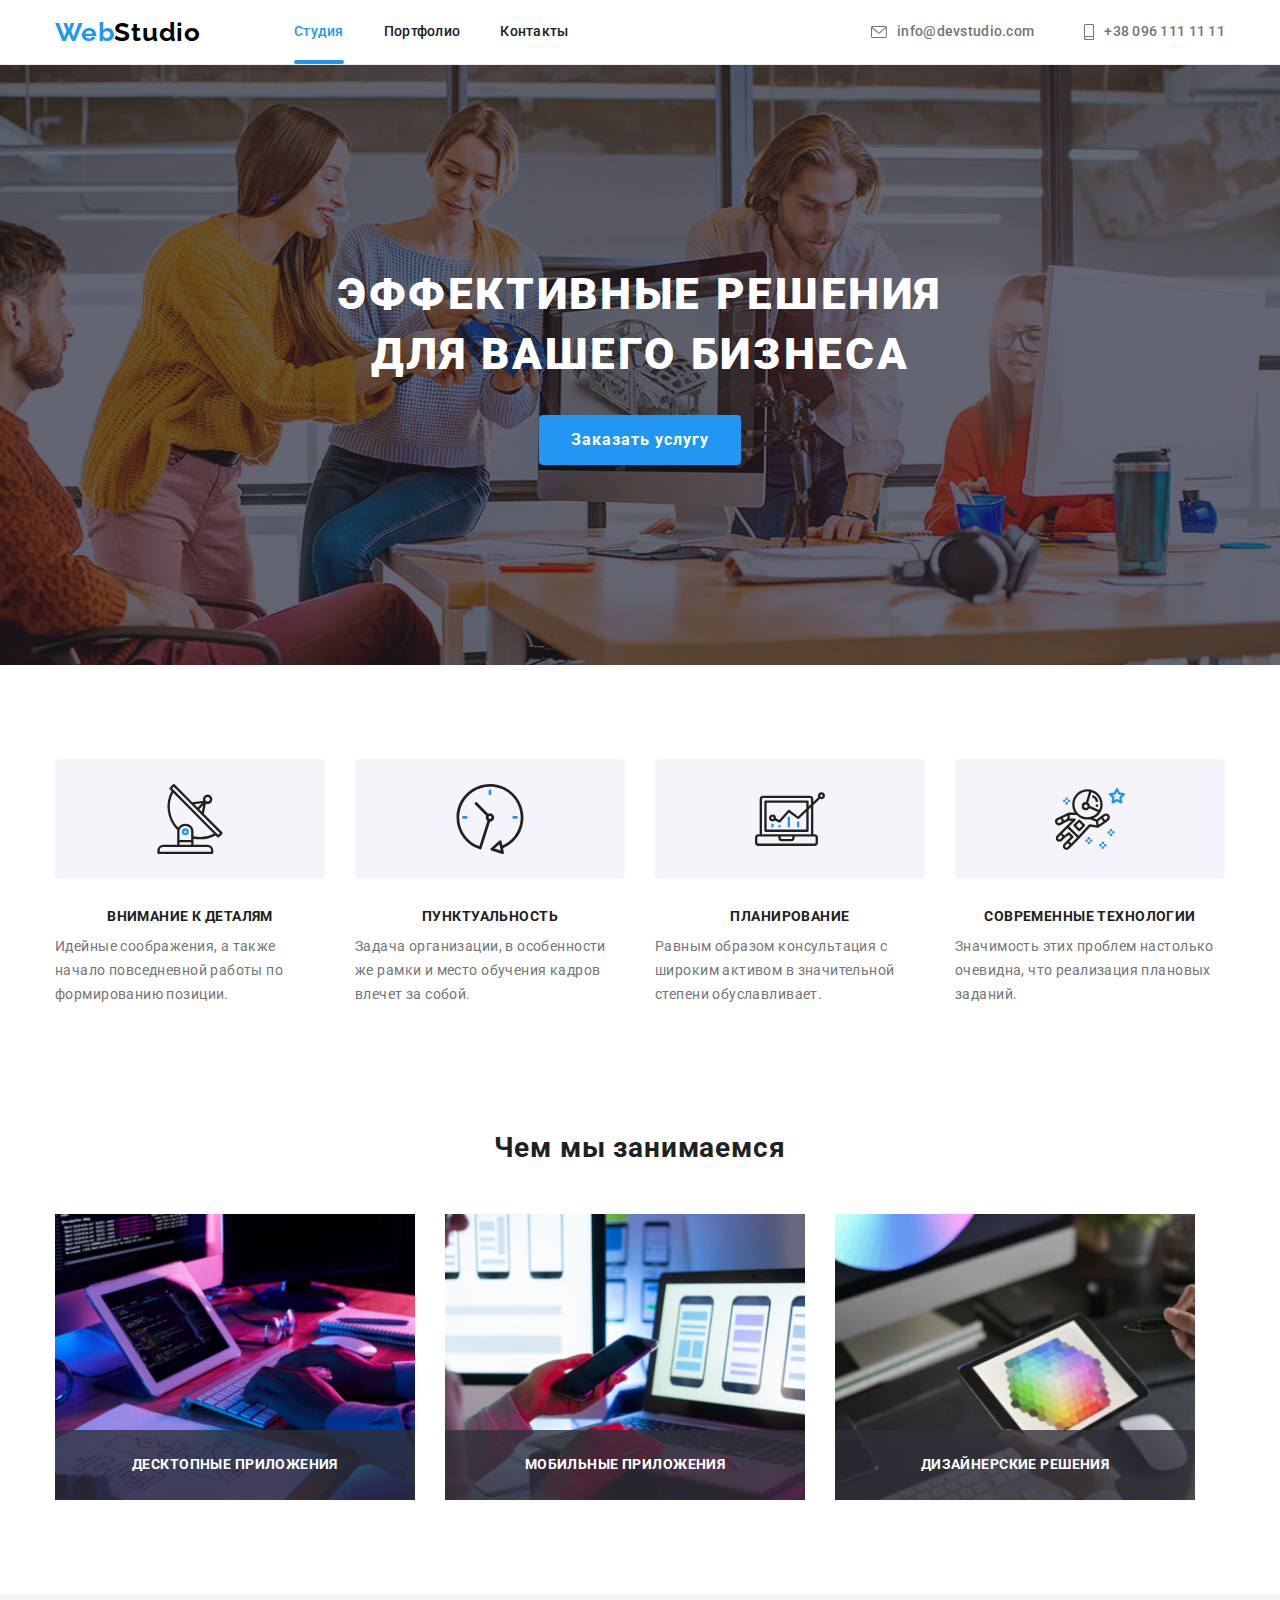
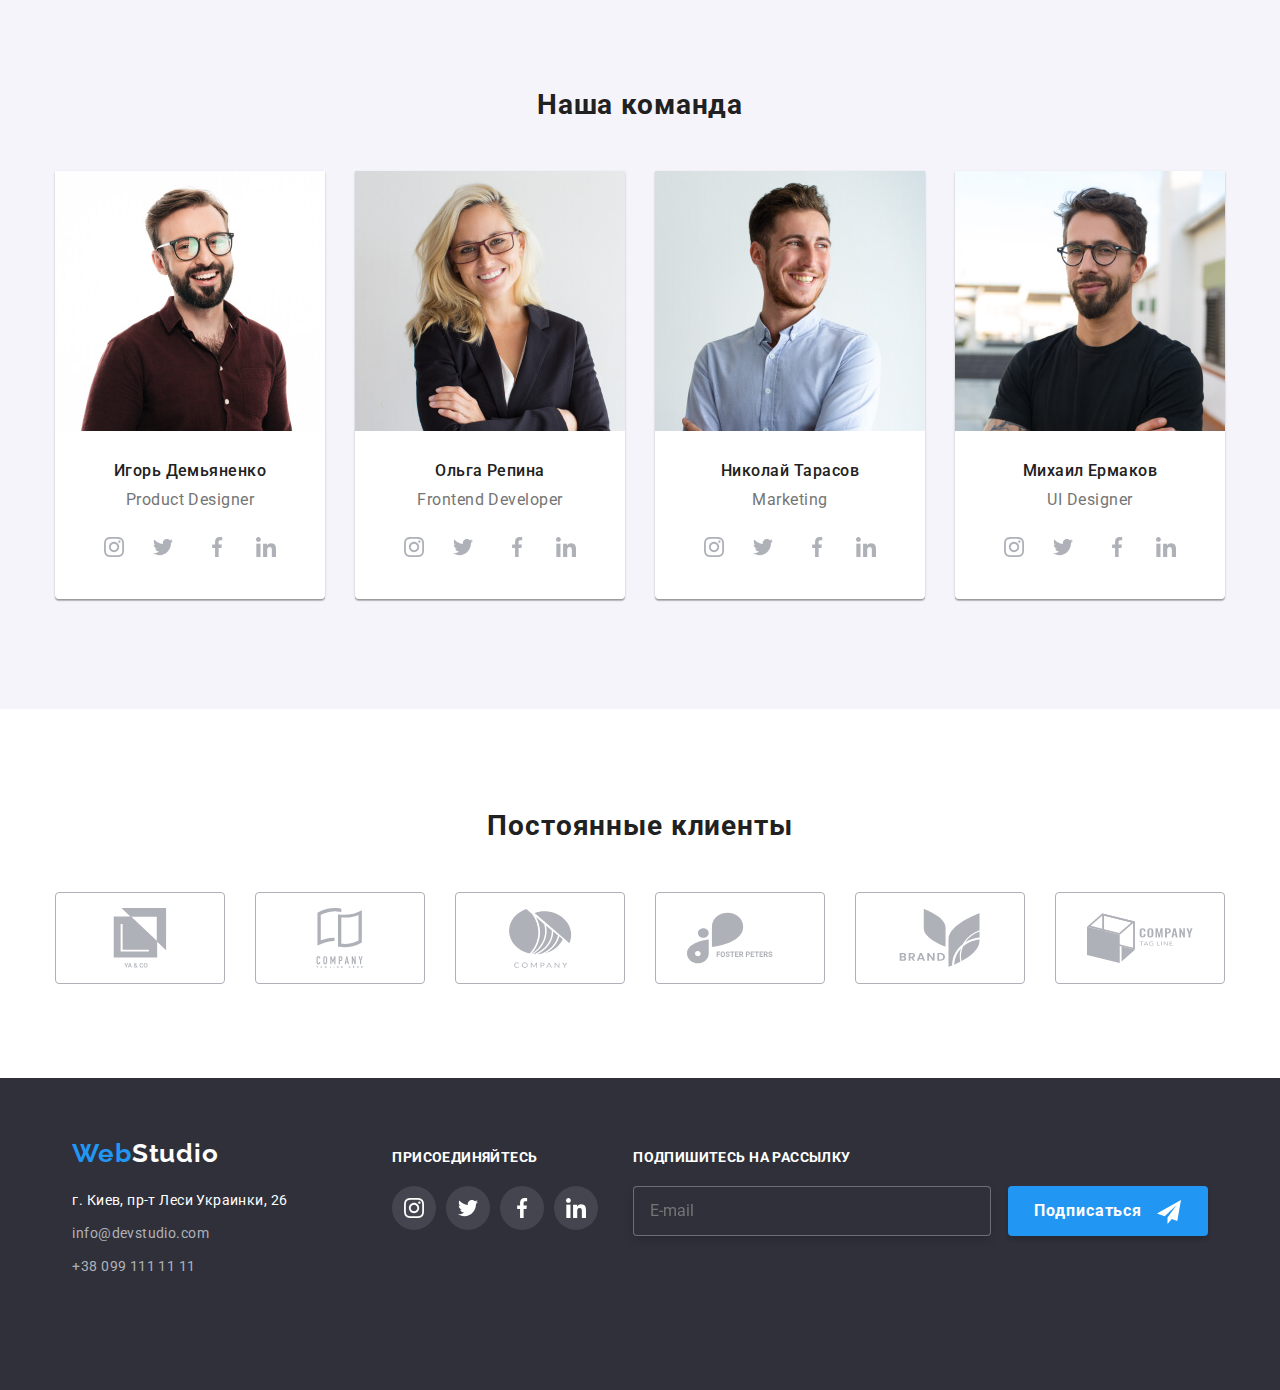
==== index.html @ 1896bc75 "Домашнее задание #8" ====
<!DOCTYPE html>
<html lang="ru">

<head>
    <meta charset="UTF-8">
    <meta http-equiv="X-UA-Compatible" content="IE=edge">
    <meta name="viewport" content="width=device-width, initial-scale=1.0">

    <link rel="preconnect" href="https://fonts.googleapis.com">
    <link rel="preconnect" href="https://fonts.gstatic.com" crossorigin>
    <title>WebStudio</title>

    <link
        href="https://fonts.googleapis.com/css2?family=Raleway:wght@700&family=Roboto:wght@400;500;700;900&display=swap"
        rel="stylesheet">
    <link rel="stylesheet"
        href="https://cdnjs.cloudflare.com/ajax/libs/modern-normalize/1.1.0/modern-normalize.min.css">
   <!-- <link rel="stylesheet" href="./csss/general.css"> -->
    <link rel="stylesheet" href="./css/main.min.css">

</head>

<body>
    <!--Шапка сайта. Навигация.-->
    <header class="page__header">
        <div class="container main__nav">
            <nav class="flex__nav">
                <a href="./index.html" class="logo"><span class="blue">Web</span>Studio</a>
                <ul class="page__nav list">
                    <li class="item"><a href="./index.html" class="link current">Студия</a></li>
                    <li class="item"><a href="./portfolio.html" class="link contacts__link">Портфолио</a></li>
                    <li class="item"><a href="" class="link contacts__link">Контакты</a></li>
                </ul>
            </nav>

            <!--Контактная информация-->

            <ul class="contacts__nav list">
                <li class="item">
                    <a href="mailto:info@devstudio.com" class="contacts__link">
                        <svg class="icon__envelope">
                            <use href="./images/sprite.svg#envelope"></use>
                        </svg>
                        info@devstudio.com
                    </a>
                </li>
                <li class="item">
                    <a href="tel:+380961111111" class="contacts__link">
                        <svg class="icon__smartphone" width="10" height="16">
                            <use href="./images/sprite.svg#smartphone"></use>
                        </svg>
                        +38 096 111 11 11
                    </a>
                </li>
            </ul>

                <button class="menu-open" data-menu-open>
                    <svg width="40" height="40" aria-label="Переключатель мобильного меню">
                        <use class="icon__menu" href="./images/sprite.svg#menu"></use>
                    </svg>
                </button>
        </div>
                        <div class="mob-menu is-hidden" data-menu>
                            <button class="menu-close" data-menu-close>
                                <svg width="40" height="40" aria-label="Переключатель мобильного меню">
                                    <use class="icon__cross" href="./images/sprite.svg#cross"></use>
                                </svg>
                            </button>
                            <ul class="mob-menu-list list">
                                <li class="mob-menu-list__item">
                                    <a class="mob-menu-list__link link" href="./index.html">Студия</a>
                                </li>
                                <li class="mob-menu-list__item">
                                    <a class="mob-menu-list__link link" href="./portfolio.html">Портфолио</a>
                                </li>
                                <li class="mob-menu-list__item">
                                    <a class="mob-menu-list__link link" href="#">Контакты</a>
                                </li>
                            </ul>
                            <div class="mob-menu-contacts">
                                <a class="mob-menu__tel link" href="tel:+380961111111">+38 096 111 11 11</a>
                                <a class="mob-menu__mail link" href="mailto:info@devstudio.com">info@devstudio.com</a>
                            </div>
                            <ul class="mobile__links">
                                <li class="mobile__container--item">
                                    <a href="#" class="mobile__links--link">Instagram</a>
                                </li>
                                <li class="mobile__container--item">
                                    <a href="#" class="mobile__links--link">Twitter</a>
                                </li>
                                <li class="mobile__container--item">
                                    <a href="#" class="mobile__links--link">Facebook</a>
                                </li>
                                <li class="mobile__container--item">
                                    <a href="#" class="mobile__links--link">LinkedIn</a>
                                </li>
                            </ul>
    </header>

<main>
    <!--Блок Приветствие-->

    <section class="hero__box">
        <h1 class="hero__title">Эффективные решения для вашего бизнеса</h1>
        <button data-modal-open type="button" class="btn">Заказать услугу</button>
    </section>

    <!--Наши преимущества-->

    <section class="features"">
            <div class=" container">
        <!--<h2>Преимущества</h2>-->
        <ul class="features__nav list">
            <li class="icon__before antenna">
                <h3 class="title item">Внимание к деталям</h3>
                <p class="text item">Идейные соображения, а также начало повседневной работы по формированию
                    позиции.</p>
            </li>
            <li class="icon__before clock">
                <h3 class="title">Пунктуальность</h3>
                <p class="text">Задача организации, в особенности же рамки и место обучения кадров влечет
                    за собой.</p>
            </li>
            <li class="icon__before diagram">
                <h3 class="title">Планирование</h3>
                <p class="text">Равным образом консультация с широким активом в значительной степени
                    обуславливает.</p>
            </li>
            <li class="icon__before astronaut">
                <h3 class="title">Современные технологии</h3>
                <p class="text">Значимость этих проблем настолько очевидна, что реализация плановых
                    заданий.</p>
            </li>
        </ul>
        </div>
    </section>

    <!--Чем мы занимаемся-->

    <section class="development">
        <div class="container">
            <h2 class="section__title">Чем мы занимаемся</h2>
            <ul class="development__nav list">
                <li class="dev__item">
                    <div class="development__descr">
                        <picture>
                            <source srcset="
                                ./images/examples/img1-desktop@1x.jpg 1x, 
                                ./images/examples/img1-desktop@2x.jpg 2x" media="(min-width: 1200px)" />
                            <img src="./images/examples/img1-desktop@1x.jpg" alt="Разработка приложений" width="370"
                                height="294">
                        </picture>
                        <p class="dev__text">Десктопные приложения</p>
                    </div>
                </li>
                <li>
                    <div class="development__descr">
                        <picture>
                            <source srcset="
                                ./images/examples/img2-desktop@1x.jpg 1x, 
                                ./images/examples/img2-desktop@2x.jpg 2x" media="(min-width: 1200px)" />
                            <img src="./images/examples/img2-desktop@1x.jpg" alt="Разработка мобильных приложений"
                                width="370" height="294">
                        </picture>
                        <p class="dev__text">Мобильные приложения</p>
                    </div>
                </li>
                <li>
                    <div class="development__descr">
                        <picture>
                            <source srcset="
                                ./images/examples/img3-desktop@1x.jpg 1x, 
                                ./images/examples/img3-desktop@2x.jpg 2x" media="(min-width: 1200px)" />
                            <img src="./images/examples/img3-desktop@1x.jpg" alt="Разработка дизайнерских решений"
                                width="370" height="294">
                        </picture>
                        <p class="dev__text">Дизайнерские решения</p>
                    </div>
                </li>
            </ul>
        </div>
    </section>


    <!--Наша команда специалистов-->
    <section class="team">
        <div class="container">
            <h2 class="section__title">Наша команда</h2>
            <ul class="team__list">
                <li>
                    <picture>
                        <source srcset="
                            ./images/team/desktop/product-designer-desktop@1x.jpg 1x, 
                            ./images/team/desktop/product-designer-desktop@2x.jpg 2x" media="(min-width: 1200px)" />
                        <source srcset="
                            ./images/team/tablet/product-designer-tab@1x.jpg 1x, 
                            ./images/team/tablet/product-designer-tab@2x.jpg 2x" media="(min-width: 768px)" />
                        <source srcset="
                            ./images/team/mobile/product-designer-mob@1x.jpg 1x, 
                            ./images/team/mobile/product-designer-mob@2x.jpg 2x" media="(max-width: 767px)" />
                        <img src="./images/team/desktop/product-designer-desktop@1x.jpg" alt="Фото участника команды">
                    </picture>
                    <div class="team__descr">
                        <h3 class="title">Игорь Демьяненко</h3>
                        <p class="text">Product Designer</p>
                    </div>
                    <ul class="social__nav list">
                        <li>
                            <a href="#null" class="icon__social">
                                <svg>
                                    <use href="./images/sprite.svg#instagram"></use>
                                </svg>
                            </a>
                        </li>
                        <li>
                            <a href="" class="icon__social">
                                <svg>
                                    <use href="./images/sprite.svg#twitter"></use>
                                </svg>
                            </a>
                        </li>
                        <li>
                            <a href="" class="icon__social">
                                <svg>
                                    <use href="./images/sprite.svg#facebook"></use>
                                </svg>
                            </a>
                        </li>
                        <li>
                            <a href="" class="icon__social">
                                <svg>
                                    <use href="./images/sprite.svg#linkedln"></use>
                                </svg>
                            </a>
                        </li>
                </li>
            </ul>
            </li>
            <li>
                <picture>
                    <source srcset="
                        ./images/team/desktop/frontend-developer-desktop@1x.jpg 1x, 
                        ./images/team/desktop/frontend-developer-desktop@2x.jpg 2x" media="(min-width: 1200px)" />
                    <source srcset="
                        ./images/team/tablet/frontend-developer-tab@1x.jpg 1x, 
                        ./images/team/tablet/frontend-developer-tab@2x.jpg 2x" media="(min-width: 768px)" />
                    <source srcset="
                        ./images/team/mobile/frontend-developer-mob@1x.jpg 1x, 
                        ./images/team/mobile/frontend-developer-mob@2x.jpg 2x" media="(max-width: 767px)" />
                    <img src="./images/team/desktop/frontend-developer-desktop@1x.jpg" alt="Фото участника команды">
                </picture>
                <div class="team__descr">
                    <h3 class="title">Ольга Репина</h3>
                    <p class="text">Frontend Developer</p>
                </div>
                <ul class="social__nav list">
                    <li><a href="">
                            <svg class="icon__social">
                                <use href="./images/sprite.svg#instagram"></use>
                            </svg>
                        </a>
                    </li>
                    <li><a href="">
                            <svg class="icon__social">
                                <use href="./images/sprite.svg#twitter"></use>
                            </svg></a></li>
                    <li><a href="">
                            <svg class="icon__social">
                                <use href="./images/sprite.svg#facebook"></use>
                            </svg></a></li>
                    <li><a href="">
                            <svg class="icon__social">
                                <use href="./images/sprite.svg#linkedln"></use>
                            </svg></a></li>
                </ul>
            </li>
            <li>
                <picture>
                    <source srcset="
                        ./images/team/desktop/marketing-desktop@1x.jpg 1x, 
                        ./images/team/desktop/marketing-desktop@2x.jpg 2x" media="(min-width: 1200px)" />
                    <source srcset="
                        ./images/team/tablet/marketing-tab@1x.jpg 1x, 
                        ./images/team/tablet/marketing-tab@2x.jpg 2x" media="(min-width: 768px)" />
                    <source srcset="
                        ./images/team/mobile/marketing-mob@1x.jpg 1x, 
                        ./images/team/mobile/marketing-mob@2x.jpg 2x" media="(max-width: 767px)" />
                    <img src="./images/team/desktop/marketing-desktop@1x.jpg" alt="Фото участника команды">
                </picture>
                <div class="team__descr">
                    <h3 class="title">Николай Тарасов</h3>
                    <p class="text">Marketing</p>
                </div>
                <ul class="social__nav list">
                    <li><a href="">
                            <svg class="icon__social">
                                <use href="./images/sprite.svg#instagram"></use>
                            </svg>
                        </a>
                    </li>
                    <li><a href="">
                            <svg class="icon__social">
                                <use href="./images/sprite.svg#twitter"></use>
                            </svg></a></li>
                    <li><a href="">
                            <svg class="icon__social">
                                <use href="./images/sprite.svg#facebook"></use>
                            </svg></a></li>
                    <li><a href="">
                            <svg class="icon__social">
                                <use href="./images/sprite.svg#linkedln"></use>
                            </svg></a></li>
                </ul>
            </li>
            <li>
                <picture>
                    <source srcset="
                        ./images/team/desktop/ui-designer-desktop@1x.jpg 1x, 
                        ./images/team/desktop/ui-designer-desktop@2x.jpg 2x" media="(min-width: 1200px)" />
                    <source srcset="
                        ./images/team/tablet/ui-designer-tab@1x.jpg 1x, 
                        ./images/team/tablet/ui-designer-tab@2x.jpg 2x" media="(min-width: 768px)" />
                    <source srcset="
                        ./images/team/mobile/ui-designer-mob@1x.jpg 1x, 
                        ./images/team/mobile/ui-designer-mob@2x.jpg 2x" media="(max-width: 767px)" />
                    <img src="./images/team/desktop/ui-designer-desktop@1x.jpg" alt="Фото участника команды">
                </picture>
                <div class="team__descr">
                    <h3 class="title">Михаил Ермаков</h3>
                    <p class="text">UI Designer</p>
                </div>
                <ul class="social__nav list">
                    <li><a href="">
                            <svg class="icon__social">
                                <use href="./images/sprite.svg#instagram"></use>
                            </svg>
                        </a>
                    </li>
                    <li><a href="">
                            <svg class="icon__social">
                                <use href="./images/sprite.svg#twitter"></use>
                            </svg>
                        </a>
                    </li>
                    <li><a href="">
                            <svg class="icon__social">
                                <use href="./images/sprite.svg#facebook"></use>
                            </svg>
                        </a>
                    </li>
                    <li><a href="">
                            <svg class="icon__social">
                                <use href="./images/sprite.svg#linkedln"></use>
                            </svg>
                        </a>
                    </li>
                </ul>
            </li>
            </ul>
        </div>
    </section>

    <!--Постоянные клиенты-->

    <section class="section client">
        <div class="container">
            <h2 class="section__title">Постоянные клиенты</h2>
            <ul class="client__nav list">
                <li>
                    <a href="">
                        <svg>
                            <use href="./images/sprite.svg#client-1"></use>
                        </svg>
                    </a>
                </li>
                <li>
                    <a href="">
                        <svg>
                            <use href="./images/sprite.svg#client-2"></use>
                        </svg>
                    </a>
                </li>
                <li>
                    <a href="">
                        <svg>
                            <use href="./images/sprite.svg#client-3"></use>
                        </svg></a>
                </li>
                <li><a href="">
                        <svg>
                            <use href="./images/sprite.svg#client-4"></use>
                        </svg></a></li>
                <li><a href="">
                        <svg>
                            <use href="./images/sprite.svg#client-5"></use>
                        </svg></a></li>
                <li><a href="">
                        <svg>
                            <use href="./images/sprite.svg#client-6"></use>
                        </svg></a></li>
            </ul>
        </div>
    </section>
</main>

<!--Подвал сайта-->

<footer class="footer__box">
    <div class="container footer">
        <div class="footer__adress">
            <a href="./index.html" class="logo"><span class="blue">Web</span><span class="white">Studio</span></a>
            <address class="addr__nav">
                <p class="adress">г. Киев, пр-т Леси Украинки, 26</p>
                <a href="mailto:info@devstudio.com" class="mail">info@devstudio.com</a>
                <a href="tel:+380961111111" class="phone">+38 099 111 11 11</a>
            </address>
        </div>
        <div class="footer__join">
            <p class="sign">присоединяйтесь</p>
            <ul class="social__sign">
                <li class="social__item">
                    <a href="" aria-label="Ссылка на Instagram" class="icon__social">
                        <svg class="sign__network">
                            <use href="./images/sprite.svg#insta-footer"></use>
                        </svg>
                    </a>
                </li>
                <li class="social__item">
                    <a href="" aria-label="Ссылка на Twitter" class="icon__social">
                        <svg class="sign__network">
                            <use href="./images/sprite.svg#tw-footer"></use>
                        </svg>
                    </a>
                </li>
                <li class="social__item">
                    <a href="" aria-label="Ссылка на Facebook" class="icon__social">
                        <svg class="sign__network">
                            <use href="./images/sprite.svg#fb-footer"></use>
                        </svg>
                    </a>
                </li>
                <li class="social__item">
                    <a href="" aria-label="Ссылка на Linkedln" class="icon__social">
                        <svg class="sign__network">
                            <use href="./images/sprite.svg#linkedln-footer"></use>
                        </svg>
                    </a>
                </li>
            </ul>
        </div>

        <div class="sign__up">
            <p class="sign">Подпишитесь на рассылку</p>
            <div class="sign__form">
                <input type="email" type="email" name="email-sub" id="email-sub" autocomplete="email"
                    placeholder="E-mail" />
                <button type="submit" class="sign__up__btn">Подписаться
                    <svg class="sign__pic">
                        <use href="./images/sprite.svg#plane-footer"></use>
                    </svg>
                </button>
            </div>
        </div>
    </div>
</footer>

<!--Модальное окно-->

<div class="backdrop is-hidden" data-modal>
    <div class="modal">
        <button data-modal-close class="modal__button">
            <svg class="modal__close">
                <use href="./images/sprite.svg#close-black"></use>
            </svg>
        </button>
        <p class="modal__title">Оставьте свои данные, мы вам перезвоним</p>

        <form class="js__form">
            <div class="form__field">
                <label for="name">Имя</label>
                <input class="form__input" type="text" name="name" id="name" autocomplete="name" />
                <svg class="form__pic">
                    <use href="./images/sprite.svg#person-back"></use>
                </svg>
            </div>

            <div class="form__field">
                <label for="tel">Телефон</label>
                <input class="form__input" type="tel" name="tel" id="tel" autocomplete="name" />
                <svg class="form__pic">
                    <use href="./images/sprite.svg#phone-back"></use>
                </svg>
            </div>

            <div class="form__field">
                <label for="mail">Почта</label>
                <input class="form__input" type="email" name="mail" id="mail" autocomplete="name" />
                <svg class="form__pic">
                    <use href="./images/sprite.svg#email-back"></use>
                </svg>
            </div>

            <div class="form__field comment">
                <label for="tel">Комментарий</label>
                <textarea name="comment" id="comment" cols="6" placeholder="Введите текст"></textarea>

            </div>

            <!-- Соглашение с рассылкой-->
            <div class="check__form">
                <label for="policy" class="check__label">
                    <input type="checkbox" name="policy" value="accept" id="policy">
                    <!--<span class="check-icon"></span>-->
                    <span>
                        Соглашаюсь с рассылкой и принимаю
                        <a href="">Условия договора</a>
                    </span>
                </label>
            </div>
            <!-- Кнопка отправить -->
            <button type="submit" class="submit__btn">Отправить</button>
        </form>
    </div>
</div>

<script src="./js/menu.js"></script>
<script src="./js/modal.js"></script>

<script>

    (() => {
        document.querySelector(".js-form").addEventListener("submit", (e) => {
            e.preventDefault();

            new FormData(e.currentTarget).forEach((value, name) =>
                console.log(`${name}: ${value}`)
            );
        });
    })();


</script>
</body>

</html>
---- csss/general.css ----
/* вторичный цвет текста  #212121    черный*/
/* основной цвет текста  #757575     серый*/
/* доп цвет текста  #FFFFFF    белый*/
/* основной акцентный цвет эффектов выделения  #2196F3    голубой*/
/* цвет иконок и вторичного фона #AFB1B8 светло-серый*/

/*General styles */

:root {
  --primary-text-color: #afb1b8;
  --secondary-text-color: #212121;
  --additional-text-color: #757575;
  --accent-color: #2196f3;
  --main-background-color: #ffffff;
  --logo-color: #000000;
  --button-nav-color: #f5f4fa;
  --footer-color: #2f303a;
}
body {
  background-color: #ffffff;
  color: #afb1b8;

  font-family: "Roboto", sans-serif;
  letter-spacing: 0.03em;

  /* полное обнуление маржина*/
  margin: 0;
}

.list {
  list-style: none;
  padding: 0;
  margin: 0;
}

.container {
  margin-left: auto;
  margin-right: auto;
  width: 1200px;
  padding-left: 15px;
  padding-right: 15px;
}

/* Header styles*/

.main-nav,
.flex-nav {
  display: flex;
  align-items: center;
}

.page-header .logo {
  color: var(--logo-color);
  text-decoration: none;
  font-family: Raleway;
  font-weight: 700;
  font-size: 26px;
  line-height: 1.19;
  letter-spacing: 0.03em;
}

.page-header .blue {
  color: var(--accent-color);
}

.page-nav {
  display: flex;
  margin-left: 93px;
}

.page-nav .item {
  margin-right: 50px;
}

.page-nav .item:not(:last-child) {
  margin-right: 40px;
}

.page-nav .link {
  display: block;
  padding-top: 24px;
  padding-bottom: 24px;
  color: var(--secondary-text-color);
  text-decoration: none;

  font-weight: 500;
  font-size: 14px;
  line-height: 1.14;
  letter-spacing: 0.02em;
  transition: 250ms cubic-bezier(0.4, 0, 0.2, 1);
}

.page-nav .link:hover {
  color: var(--accent-color);
}

.page-nav .link.current {
  position: relative;
  color: var(--accent-color);
}

.link.current::after {
  position: absolute;
  content: "";
  width: 100%;
  height: 4px;
  bottom: 0px;
  left: 0px;
  background: var(--accent-color);
  border-radius: 2px;
}

.contacts-nav {
  display: flex;
  margin-left: auto;
}

.contacts-nav .item + .item {
  margin-left: 50px;
}

.contacts-nav .contacts-link {
  display: inline-flex;
  align-items: center;
  color: var(--additional-text-color);
  text-decoration: none;
  font-weight: 500;
  font-size: 14px;
  line-height: 1.14;
  letter-spacing: 0.02em;
}

.contacts-link {
  justify-content: center;
  transition: 250ms cubic-bezier(0.4, 0, 0.2, 1);
}

.contacts-link:hover,
.contacts-link:focus,
.contacts-link:hover svg {
  color: var(--accent-color);
}

.icon-envelope {
  fill: currentColor;
  width: 16px;
  height: 12px;
  margin-right: 10px;
  background-size: contain;
  background-repeat: no-repeat;
  background-position: center;
}

.icon-smartphone {
  fill: currentColor;
  width: 10px;
  height: 16px;
  margin-right: 10px;
  background-size: contain;
  background-repeat: no-repeat;
  background-position: center;
}

/* Hero block*/

.hero-box {
  flex-direction: column;
  justify-content: center;
  align-items: center;
  max-width: 1600px;
  height: 600px;
  margin-left: auto;
  margin-right: auto;
  text-align: center;
  background-image: linear-gradient(
      to right,
      rgba(47, 48, 58, 0.4) 0%,
      rgba(47, 48, 58, 0.4) 100%
    ),
    url("../images/hero-img.jpg");
  background-repeat: no-repeat;
  background-position: center;
  background-size: cover;
  display: flex;
}

.hero-title {
  margin: 0 auto 30px auto;
  color: var(--main-background-color);
  width: 696px;
  font-size: 44px;
  font-weight: 900;
  line-height: 1.36;
  letter-spacing: 0.06em;
  text-transform: uppercase;
}

.btn {
  display: inline-block;
  color: var(--main-background-color);
  background-color: var(--accent-color);
  border: none;
  font-weight: 700;
  font-family: inherit;
  line-height: 1.87;
  border-radius: 4px;
  padding: 10px 32px;
  min-width: 200px;
  text-align: center;
  letter-spacing: 0.06em;
}

/* Advantages block*/

.features {
  padding-top: 94px;
  padding-bottom: 94px;
}

.features-nav {
  display: flex;
}

.features-nav li {
  width: 270px;
}
.features-nav li {
  margin: 0 30px 0 0;
}
.features-nav li:nth-last-child(1) {
  margin: 0;
}

.features-flex .item + .item {
  margin-right: 30px;
}

.features-nav .title {
  margin-top: 0;
  margin-bottom: 10px;
  color: var(--secondary-text-color);

  font-weight: 700;
  font-size: 14px;
  line-height: 1.14;
  text-transform: uppercase;
}

.features-nav .text {
  margin-top: 0;
  color: var(--additional-text-color);

  font-size: 14px;
  line-height: 1.71;
}

.icon-before::before {
  display: block;
  content: "";
  height: 120px;
  background-repeat: no-repeat;
  background-position: center;
  background-color: var(--button-nav-color);
  border-radius: 4px;
  margin-bottom: 30px;
}

.antenna::before {
  background-image: url("../images/antenna.svg");
}

.clock::before {
  background-image: url("../images/clock.svg");
}

.diagram::before {
  background-image: url("../images/diagram.svg");
}

.astronaut::before {
  background-image: url("../images/astronaut.svg");
}

.section-title {
  margin-top: 0;
  margin-bottom: 50px;

  color: var(--secondary-text-color);
  font-weight: 700;
  font-size: 36px;
  line-height: 1.17;
  text-align: center;
}

.development {
  padding: 0 0 94px 0;
}
.development-nav {
  display: flex;
}
.development-nav li {
  margin: 0 30px 0 0;
}
.development-nav li:nth-last-child(1) {
  margin: 0;
}

.development-descr {
  position: relative;
}

.development-descr img {
  display: block;
}

.dev-text {
  position: absolute;
  display: flex;
  align-items: center;
  justify-content: center;
  width: 100%;
  height: 70px;
  left: 0;
  bottom: 0;
  margin: 0;
  font-weight: 700;
  font-size: 14px;
  line-height: 1.14;
  text-align: center;
  letter-spacing: 0.03em;
  text-transform: uppercase;
  background: rgba(47, 48, 58, 0.8);
  color: var(--main-background-color);
}

/* Clients*/

.section.client {
  padding-top: 100px;
  padding-bottom: 94px;
}

.client-nav {
  display: flex;
}
.client-nav li {
  margin-right: 30px;
}
.client-nav li:nth-child(6) {
  margin-right: 0;
}
.client-nav li a {
  margin: 0;
  padding: 0;
  border-color: var(--accent-color);
  color: var(--accent-color);
  transition: 250ms cubic-bezier(0.4, 0, 0.2, 1);
}
.client-nav li a {
  display: flex;
  justify-content: center;
  width: 170px;
  height: 92px;
  border: 1px solid #afb1b8;
  box-sizing: border-box;
  border-radius: 4px;
}
.client-nav li a svg {
  fill: var(--primary-text-color);
  display: block;
  padding: 16px 32px;
  transition: 250ms cubic-bezier(0.4, 0, 0.2, 1);
}

.client-nav li a:hover,
.client-nav li a:focus {
  border-color: var(--accent-color);
}

.client-nav li a:hover svg,
.client-nav li a:focus svg {
  fill: var(--accent-color);
  border-color: var(--accent-color);
}
/* Our Team*/

.team {
  background-color: var(--button-nav-color);
  padding: 94px 0;
}

.team-list {
  margin: 0;
  padding: 0;
  display: flex;
  list-style-type: none;
  text-align: center;
}
.team-list > li {
  margin: 0 30px 0 0;
  padding: 0;
  box-shadow: 0px 1px 3px rgba(0, 0, 0, 0.12), 0px 1px 1px rgba(0, 0, 0, 0.14),
    0px 2px 1px rgba(0, 0, 0, 0.2);
  border-radius: 0px 0px 4px 4px;
  background-color: var(--main-background-color);
  max-width: 270px;
}
.team-list > li:nth-last-child(1) {
  margin: 0;
  padding: 0;
}

.team-descr {
  margin-top: 30px;
  margin-bottom: 16px;
}

.team .title {
  color: var(--secondary-text-color);
  margin-top: 0;
  margin-bottom: 10px;
  font-weight: 500;
  font-size: 16px;
  line-height: 1.19;
  text-align: center;
}

.team .text {
  margin-top: 0;
  margin-bottom: 0;
  font-size: 16px;
  line-height: 1.19;
  text-align: center;
  color: var(--additional-text-color);
}

.social-nav {
  display: flex;
  margin: 16px 32px 30px 32px;
  transition: 2000ms cubic-bezier(0.4, 0, 0.2, 1);
}

.social-nav li {
  padding: 0 5px;
}

.social-nav li:nth-child(1) {
  padding-left: 0;
}
.social-nav li:nth-child(4) {
  padding-right: 0;
}
.social-nav li a {
  display: flex;
  justify-content: center;
  align-items: center;
  width: 44px;
  height: 44px;
  border-radius: 50%;
  transition: 250ms cubic-bezier(0.4, 0, 0.2, 1);
}

.social-nav li a:hover,
.social-nav li a:focus {
  background-color: var(--accent-color);
  fill: var(--main-background-color);
}

.social-nav li a svg {
  width: 20px;
  height: 20px;
  fill: var(--primary-text-color);
}

.social-nav li a:hover svg,
.social-nav li a:focus svg {
  width: 20px;
  height: 20px;
  fill: var(--main-background-color);
}

/* Footer styles*/

.footer-box {
  display: flex;
  padding-bottom: 60px;
  padding-top: 60px;
  background-color: var(--footer-color);
}

.container.footer {
  display: flex;
}

.footer .logo {
  font-family: Raleway;
  display: block;
  text-decoration: none;
  color: var(--logo-color);
  font-weight: 700;
  font-size: 26px;
  line-height: 1.19;
}

.footer .blue {
  color: var(--accent-color);
}

.footer .white {
  color: var(--main-background-color);
}

.addr-nav {
  width: 231px;
  height: 81px;
  font-style: normal;
  margin-top: 20px;
}

.addr-nav .mail {
  display: inline-block;
  margin-bottom: 9px;
  color: var(--primary-text-color);
  text-decoration: none;
  font-size: 14px;
  line-height: 1.71;
}

.addr-nav .phone {
  display: inline-block;
  color: var(--primary-text-color);
  text-decoration: none;
  font-size: 14px;
  line-height: 1.71;
  font-weight: 400;
  margin-bottom: 9px;
}

.addr-nav .adress {
  color: var(--main-background-color);
  font-size: 14px;
  line-height: 1.71;
  margin: 0 0 9px 0;
}

.sign {
  color: var(--main-background-color);
  font-weight: 700;
  font-size: 14px;
  line-height: 1.14;
  text-transform: uppercase;
  margin-top: 12px;
  margin-bottom: 20px;
}

.social-sign {
  display: flex;
  list-style-type: none;
  padding: 0;
}

.footer-adress {
  margin-right: 70px;
}

.social-item {
  margin-right: 10px;
}
.social-item:nth-last-child(1) {
  margin-right: 0;
}

.footer .icon-social {
  display: flex;
  justify-content: center;
  align-items: center;
  width: 44px;
  height: 44px;
  background-color: #ffffff1a;
  border-radius: 50%;
  transition: 250ms cubic-bezier(0.4, 0, 0.2, 1);
}

.footer .sign-network {
  width: 20px;
  height: 20px;
  color: var(--main-background-color);
}

.footer .icon-social:hover,
.icon-social:focus {
  background-color: var(--accent-color);
}

/* Стили для portfolio.html*/

.portfolio {
  padding-top: 94px;
  padding-bottom: 94px;
}

.page-header {
  border-bottom: 1px solid #ececec;
}

.project-nav {
  display: flex;
  flex-wrap: wrap;
  list-style: none;
  padding: 0;
  margin: 0;
}

.project-element {
  width: 370px;
  border: 1px solid #eeeeee;
  margin-right: 30px;
  margin-bottom: 30px;
}

.project-element:hover {
  box-shadow: 0px 1px 1px rgba(0, 0, 0, 0.12), 0px 4px 4px rgba(0, 0, 0, 0.06),
    1px 4px 6px rgba(0, 0, 0, 0.16);
}

.project-element .title,
.text {
  margin: 0;
}

.project-element .info > .text {
  margin-top: 4px;
}

.project-element:nth-child(3n) {
  margin-right: 0;
}

.project-element:nth-last-child(-n + 3) {
  margin-bottom: 0;
}

.info {
  padding: 20px 24px;
}

.project-nav a {
  text-decoration: none;
}

.project-nav .title {
  color: var(--secondary-text-color);
  font-weight: 700;
  font-size: 18px;
  line-height: 2;
  letter-spacing: 0.06em;
}

.project-nav .text {
  color: var(--additional-text-color);
  font-size: 16px;
  line-height: 1.87;
}

.button-nav {
  display: flex;
  list-style-type: none;
  justify-content: center;
  margin-bottom: 50px;
}

.button-nav .list-nav {
  padding: 6px 22px;
}

.list-nav {
  height: 38px;
  margin-right: 8px;
  border: 0;
  border-radius: 4px;

  color: var(--secondary-text-color);
  background-color: var(--button-nav-color);
  font-weight: 500;
  font-size: 16px;
  line-height: 1.62;
  transition: 250ms cubic-bezier(0.4, 0, 0.2, 1);
}

.button-nav .list-nav:hover,
.button-nav .list-nav:focus {
  background-color: var(--accent-color);
  color: var(--main-background-color);
}

.hidden-text {
  position: relative;
  overflow: hidden;
}

.project-link {
  width: 100%;
  text-decoration: none;
}

.project-img {
  display: block;
  width: 100%;
}

.accent-text {
  position: absolute;
  top: 0;
  left: 0;
  width: 370px;
  height: 294px;
  padding: 63px 24px;
  margin: 0;
  opacity: 0;

  background-color: rgba(33, 150, 243, 0.9);
  color: var(--main-background-color);
  font-size: 18px;
  line-height: 1.56;

  transition: 250ms cubic-bezier(0.4, 0, 0.2, 1);
  transform: translateY(100%);
}

.project-link:hover .accent-text,
.project-link:focus .accent-text {
  opacity: 1;
  transform: translateY(0%);
}

/* Стили для подписки на рассылку в футере*/

.sign-up {
  padding-left: 93px;
}

.sign-form {
  display: flex;
  flex-direction: row;
}

.sign-form input {
  width: 358px;
  margin: 0;
  margin-right: 12px;
  padding: 15px 16px;
  border: 1px solid rgba(255, 255, 255, 0.3);
  filter: drop-shadow(0px 4px 4px rgba(0, 0, 0, 0.15));
  border-radius: 4px;
  background: #2f303a;
  color: rgba(255, 255, 255, 0.6);
}

.sign-form .sign-up-btn {
  margin-left: auto;
  margin-right: auto;
  padding: 0;
  width: 200px;
  height: 50px;
  color: var(--main-background-color);
  background-color: var(--accent-color);
  text-align: center;
  font-weight: 700;
  font-size: 16px;
  line-height: 1.87;
  letter-spacing: 0.06em;
  box-shadow: 0px 4px 4px rgba(0, 0, 0, 0.15);
  border-radius: 4px;
  border: 0;
}

.sign-pic {
  width: 24px;
  height: 24px;
  margin-left: 10px;
  vertical-align: middle;
  background-size: contain;
  background-repeat: no-repeat;
  background-position: center;
}

/* Стили для модального окна*/

.backdrop {
  position: fixed;
  top: 0;
  left: 0;
  width: 100%;
  height: 100%;
  background-color: rgba(0, 0, 0, 0.2);
}

.backdrop.is-hidden {
  opacity: 0;
  pointer-events: none;
}

.modal {
  position: absolute;
  top: 50%;
  left: 50%;
  transform: translate(-50%, -50%);

  min-width: 528px;
  min-height: 581px;
  padding: 40px;
  background-color: #ffffff;
  box-shadow: 0px 1px 3px rgba(0, 0, 0, 0.12), 0px 1px 1px rgba(0, 0, 0, 0.14),
    0px 2px 1px rgba(0, 0, 0, 0.2);
  border-radius: 4px;
}

input:focus-visible,
textarea:focus-visible,
a:focus-visible,
button:focus-visible {
  outline: none;
}

.modal-button {
  position: absolute;
  padding: 0;
  top: 8px;
  right: 8px;
  border: 1px solid rgba(0, 0, 0, 0.1);
  border-radius: 50%;
  width: 30px;
  height: 30px;
  box-sizing: border-box;
  background: #ffffff;
}

.modal-button:hover svg,
.modal-button:focus svg {
  fill: var(--accent-color);
}
.modal-button:focus-visible {
  outline: none;
}

.modal-close {
  position: absolute;
  width: 18px;
  height: 18px;
  top: 50%;
  left: 50%;
  transform: translate(-50%, -50%);
  transition: 250ms cubic-bezier(0.4, 0, 0.2, 1);
}

.modal-title {
  margin-top: 0;
  margin-bottom: 12px;
  font-weight: 700;
  font-size: 20px;
  line-height: 1.15;
  text-align: center;
  letter-spacing: 0.03em;
  color: var(--secondary-text-color);
}

.js-form {
  box-sizing: border-box;
}

.form-field {
  position: relative;
  display: flex;
  flex-direction: column;
  margin-bottom: 10px;
}

.form-field input {
  padding-left: 42px;
  cursor: pointer;
}

.form-field input:hover,
.form-field textarea:hover {
  outline: none;
  border: 1px solid #2196f3;
}
.form-field input:focus,
.form-field textarea:focus {
  outline: none;
  border: 1px solid #2196f3;
}

.form-field:hover svg,
.form-field:focus svg,
.form-field:focus-within svg {
  fill: #2196f3;
}

.form-field label {
  font-size: 12px;
  line-height: 1.17;
  letter-spacing: 0.01em;
  margin-bottom: 4px;
  color: var(--additional-text-color);
}

.form-field.comment {
  margin-bottom: 20px;
}

.form-input:hover .form-input:focus .form-input:hover svg {
  color: var(--accent-color);
}

.form-input {
  margin: 0;
  padding: 11px 12px;
  border: 1px solid rgba(33, 33, 33, 0.2);
  border-radius: 4px;
}

.form-pic {
  position: absolute;
  width: 18px;
  height: 18px;
  bottom: 11px;
  left: 12px;
  fill: var(--secondary-text-color);
}

.form-field textarea {
  height: 120px;
  padding: 12px 16px;
  resize: none;
  border: 1px solid rgba(33, 33, 33, 0.2);
  border-radius: 4px;
  cursor: pointer;
}

.form-field ::placeholder {
  color: rgba(117, 117, 117, 0.5);
  font-size: 12px;
}

.check-form {
  text-align: center;
  margin-bottom: 30px;
  font-size: 14px;
  line-height: 1.71;
  letter-spacing: 0.03em;
  color: var(--additional-text-color);
}

.check-form input {
  width: 16px;
  height: auto;
  margin-right: 8px;
  border: 2px solid var(--secondary-text-color);
}

.check-form .check-label input[type="checkbox"] {
  position: relative;
  cursor: pointer;
}
.check-form .check-label input[type="checkbox"]:before {
  content: "";
  display: block;
  position: absolute;
  width: 16px;
  height: 16px;
  top: 0;
  left: 0;
  border: 2px solid #555555;
  border-radius: 3px;
  background-color: white;
}
.check-form .check-label input[type="checkbox"]:checked:after {
  content: "";
  display: block;
  width: 5px;
  height: 10px;
  border: solid #ffffff;
  border-width: 0 2px 2px 0;
  -webkit-transform: rotate(45deg);
  -ms-transform: rotate(45deg);
  transform: rotate(45deg);
  position: absolute;
  top: 2px;
  left: 6px;
}

.check-form .check-label input[type="checkbox"]:checked:before {
  background-color: var(--accent-color);
  border: 2px solid var(--accent-color);
}

.check-form .check-label input[type="checkbox"]:hover:after,
.check-form .check-label input[type="checkbox"]:focus:after {
  border: 2px solid #ffffff;
  content: "";
  display: block;
  width: 5px;
  height: 10px;
  border-width: 0 2px 2px 0;
  -webkit-transform: rotate(45deg);
  -ms-transform: rotate(45deg);
  transform: rotate(45deg);
  position: absolute;
  top: 2px;
  left: 6px;
}

.check-form a {
  color: var(--accent-color);
}

.check-icon {
  display: inline-block;
  width: 16px;
  height: 15px;
  border: 2px solid fill var(--secondary-text-color);
}

.submit-btn {
  display: block;
  margin-left: auto;
  margin-right: auto;
  min-width: 200px;
  min-height: 50px;
  padding: 10px 32px;
  border: 0;
  font-weight: 700;
  font-size: 16px;
  line-height: 1.9;
  letter-spacing: 0.06em;
  box-shadow: 0px 4px 4px rgb(0 0 0 / 15%);
  background-color: var(--accent-color);
  transition: background-color 250ms cubic-bezier(0.4, 0, 0.2, 1);
  color: #ffffff;
  border-radius: 4px;
}

.submit-btn:hover {
  cursor: pointer;
}
---- css/main.min.css ----
body{background-color:#fff;color:#afb1b8;font-family:"Roboto", sans-serif;letter-spacing:0.03em;margin:0}.list{list-style:none;padding:0;margin:0}.container{width:100%;padding-left:15px;padding-right:15px;margin-left:auto;margin-right:auto}@media screen and (min-width: 480px){.container{width:480px}}@media screen and (min-width: 768px){.container{width:768px}}@media screen and (min-width: 1200px){.container{width:1200px}}img{max-width:100%;display:block;height:auto}.main__nav,.flex__nav{display:flex;justify-content:flex-start;align-items:center}@media screen and (min-width: 0px) and (max-width: 767px){.main__nav,.flex__nav{justify-content:space-between;height:60px}}.page__header .logo{color:#000;text-decoration:none;font-family:Raleway;font-size:26px;line-height:1.19;font-weight:700;letter-spacing:.03em}.page__header .blue{color:#2196f3}.page__nav{display:flex;margin-left:93px}@media screen and (min-width: 0px) and (max-width: 767px){.page__nav{display:none}}.page__nav .item{margin-right:50px}.page__nav .item:not(:last-child){margin-right:40px}.page__nav .link{display:block;padding-top:24px;padding-bottom:24px;color:#212121;text-decoration:none;font-size:14px;line-height:1.14;font-weight:500;letter-spacing:.02em;transition:250ms cubic-bezier(0.4, 0, 0.2, 1)}.page__nav .link:hover{color:#2196f3}.page__nav .link.current{position:relative;color:#2196f3}.link.current::after{position:absolute;content:"";width:100%;height:4px;bottom:0px;left:0px;background:#2196f3;border-radius:2px}.contacts__nav{display:flex;margin-left:auto}@media screen and (min-width: 480px){.contacts__nav{flex-direction:column}}@media screen and (min-width: 0px) and (max-width: 767px){.contacts__nav{display:none}}@media screen and (min-width: 1200px){.contacts__nav{flex-direction:row}}.contacts__nav .item+.item{margin-left:0}@media screen and (min-width: 1200px){.contacts__nav .item+.item{margin-left:50px}}@media screen and (max-width: 1199px){.contacts__nav .item:nth-child(1){margin-bottom:10px}}.contacts__nav .contacts__link{display:flex;justify-content:flex-start;align-items:center;color:#757575;text-decoration:none;font-size:14px;line-height:1.14;font-weight:500;letter-spacing:.02em}.contacts__link{justify-content:center;transition:250ms cubic-bezier(0.4, 0, 0.2, 1)}.contacts__link:hover,.contacts__link:focus{color:#2196f3}.contacts__link svg:hover{color:#2196f3}.icon__envelope{fill:currentColor;width:16px;height:12px;margin-right:10px;background-size:contain;background-repeat:no-repeat;background-position:center}.icon__smartphone{fill:currentColor;width:10px;height:16px;margin-right:10px;background-size:contain;background-repeat:no-repeat;background-position:center}.mob-menu{position:fixed;overflow-y:scroll;width:100vw;height:100vh;top:0;right:0;padding-top:10px;padding-right:15px;z-index:1000;background-color:#fff}.mob-menu.is-hidden{opacity:0;visibility:hidden;pointer-events:none}.menu-open{display:none;justify-content:space-between;background-color:transparent;border:none}@media screen and (min-width: 0px) and (max-width: 767px){.menu-open{display:block}}.menu-close{display:block;width:40px;height:40px;background-color:transparent;color:#212121;border:none;margin-left:auto}.menu-close svg{fill:#2196f3}.mob-menu-list{padding-left:40px;font-size:40px;line-height:1.18;font-weight:500;letter-spacing:.02em}.mob-menu-list__item:not(:last-child){margin-bottom:32px}.mob-menu-list__link{text-decoration:none;color:#212121}.mob-menu-list__link:focus{color:#2196f3}.mob-menu-contacts{position:absolute;bottom:64px;left:0;display:flex;flex-direction:column;padding-left:40px}.mob-menu__tel{text-decoration:none;color:#2196f3;font-size:34px;line-height:1.18;font-weight:500;letter-spacing:.02em}.mob-menu__tel:focus{color:#2196f3}.mob-menu__mail{margin-top:32px;text-decoration:none;margin-bottom:64px;color:#757575;font-size:24px;line-height:1.17;font-weight:500;letter-spacing:.02em}.mob-menu__mail:focus{color:#2196f3}.mobile__links{display:flex;list-style-type:none;position:absolute;bottom:64px;left:0}.mobile__container--item{border-right:1px solid #21212133;padding-right:10px}.mobile__container--item:not(:first-child){padding-left:10px}.mobile__links--link{text-decoration:none;color:#2196f3;font-size:18px;line-height:1.22;font-weight:500;letter-spacing:.02em}.hero__box{display:flex;align-items:center;flex-direction:column;justify-content:center;max-width:1600px;height:600px;margin-left:auto;margin-right:auto;text-align:center;background-image:linear-gradient(to right, rgba(47,48,58,0.4) 0%, rgba(47,48,58,0.4) 100%),url(../images/header/mobile/hero-mobile@1x.jpg);background-repeat:no-repeat;background-position:center;background-size:cover}@media screen and (min-device-pixel-ratio: 2), screen and (min-resolution: 192dpi), screen and (min-resolution: 2dppx){.hero__box{background-image:linear-gradient(rgba(47,48,58,0.4) 0%, rgba(47,48,58,0.4) 100%),url(../images/header/mobile/hero-mobile@2x.jpg)}}@media (min-width: 768px){.hero__box{background-image:linear-gradient(rgba(47,48,58,0.4) 0%, rgba(47,48,58,0.4) 100%),url(../images/header/tablet/hero-tablet@1x.jpg)}}@media screen and (min-width: 768px) and (min-device-pixel-ratio: 2), screen and (min-width: 768px) and (min-resolution: 192dpi), screen and (min-width: 768px) and (min-resolution: 2dppx){.hero__box{background-image:linear-gradient(rgba(47,48,58,0.4) 0%, rgba(47,48,58,0.4) 100%),url(../images/header/tablet/hero-tablet@2x.jpg)}}@media (min-width: 1280px){.hero__box{background-image:linear-gradient(rgba(47,48,58,0.4) 0%, rgba(47,48,58,0.4) 100%),url(../images/header/desktop/hero-desktop@1x.jpg)}}@media screen and (min-width: 1280px) and (min-device-pixel-ratio: 2), screen and (min-width: 1280px) and (min-resolution: 192dpi), screen and (min-width: 1280px) and (min-resolution: 2dppx){.hero__box{background-image:linear-gradient(rgba(47,48,58,0.4) 0%, rgba(47,48,58,0.4) 100%),url(../images/header/desktop/hero-desktop@2x.jpg)}}@media (min-width: 1280px){.hero__box{height:600px}}.hero__title{margin:0 auto 30px auto;color:#fff;text-transform:uppercase}@media screen and (min-width: 480px){.hero__title{width:100%;font-size:26px;line-height:1.62;font-weight:900;letter-spacing:.06em;justify-content:center;width:360px}}@media screen and (min-width: 768px){.hero__title{width:100%;font-size:26px;line-height:1.62;font-weight:900;letter-spacing:.06em;justify-content:center;width:360px}}@media screen and (min-width: 1200px){.hero__title{width:100%;font-size:44px;line-height:1.36;font-weight:900;letter-spacing:.06em;justify-content:center;width:696px}}.btn{display:inline-block;color:#fff;background-color:#2196f3;border:none;font-size:16px;line-height:1.87;font-weight:700;letter-spacing:.06em;font-family:inherit;border-radius:4px;padding:10px 32px;min-width:200px;text-align:center}@media screen and (min-width: 480px){.features{padding-top:60px;padding-bottom:60px}}@media screen and (min-width: 768px){.features{padding-top:60px;padding-bottom:60px}}@media screen and (min-width: 1200px){.features{padding-top:94px;padding-bottom:94px}}.features__nav{display:flex;flex-wrap:wrap;margin-top:-30px;margin-left:-30px}.features__nav li:last-child(1){margin:0}.features__flex .item+.item{margin-right:30px}.features__nav .title{margin-top:0;margin-bottom:10px;color:#212121;font-size:14px;line-height:1.14;font-weight:700;letter-spacing:.03em;text-transform:uppercase}@media screen and (min-width: 480px){.features__nav .title{text-align:center}}.features__nav .text{margin-top:0;color:#757575;font-size:14px;line-height:1.71;font-weight:400;letter-spacing:.03em}.icon__before{margin-top:30px;margin-left:30px}@media screen and (min-width: 480px){.icon__before{margin-bottom:30px;flex-basis:calc(100% / 1 - 30px)}}@media screen and (min-width: 768px){.icon__before{flex-basis:calc(100% / 2 - 30px)}}@media screen and (min-width: 1200px){.icon__before{flex-basis:calc(100% / 4 - 30px)}}.icon__before::before{display:block;content:"";height:120px;background-repeat:no-repeat;background-position:center;background-color:#f5f4fa;border-radius:4px;margin-bottom:30px}.antenna::before{background-image:url("../images/antenna.svg")}.clock::before{background-image:url("../images/clock.svg")}.diagram::before{background-image:url("../images/diagram.svg")}.astronaut::before{background-image:url("../images/astronaut.svg")}.section__title{margin-top:0;margin-bottom:50px;color:#212121;font-size:36px;line-height:1.17;font-weight:700;letter-spacing:.03em;text-align:center}@media screen and (min-width: 480px){.section__title{font-size:28px;line-height:1.18;font-weight:700;letter-spacing:.03em}}.development{padding:0 0 94px 0}@media screen and (max-width: 1199px){.development{display:none}}.development__nav{display:flex}.development__nav li{margin:0 30px 0 0}.development__nav li:last-child(1){margin:0}.development__descr{position:relative}.development__descr img{display:block}.dev__text{position:absolute;display:flex;align-items:center;justify-content:center;width:100%;height:70px;left:0;bottom:0;margin:0;font-size:14px;line-height:1.14;font-weight:700;letter-spacing:.03em;text-align:center;text-transform:uppercase;background:rgba(47,48,58,0.8);color:#fff}.team{background-color:#f5f4fa;padding:94px 0}@media screen and (min-width: 480px){.team{padding-top:60px;padding-bottom:60px}}@media screen and (min-width: 768px){.team{padding-top:60px;padding-bottom:60px}}@media screen and (min-width: 1200px){.team{padding-top:94px;padding-bottom:94px}}.team__list{display:flex;flex-wrap:wrap;margin-top:-30px;margin-left:-30px;padding:0;list-style-type:none;text-align:center}.team__list>li{margin-top:30px;margin-left:30px;padding:0;box-shadow:0px 1px 3px rgba(0,0,0,0.12),0px 1px 1px rgba(0,0,0,0.14),0px 2px 1px rgba(0,0,0,0.2);border-radius:0px 0px 4px 4px;background-color:#fff}@media screen and (min-width: 480px){.team__list>li{flex-basis:calc(100%/1 - 30px)}}@media screen and (min-width: 768px){.team__list>li{flex-basis:calc(100%/2 - 30px)}}@media screen and (min-width: 1200px){.team__list>li{flex-basis:calc(100%/4 - 30px)}}.team__descr{margin-top:30px;margin-bottom:16px}.team .title{color:#212121;margin-top:0;margin-bottom:10px;font-size:16px;line-height:1.19;font-weight:500;letter-spacing:.03em;text-align:center}.team .text{margin-top:0;margin-bottom:0;font-size:16px;line-height:1.19;font-weight:400;letter-spacing:.03em;text-align:center;color:#757575}.social__nav{display:flex;margin:16px 32px 30px 32px;transition:2000ms cubic-bezier(0.4, 0, 0.2, 1)}@media screen and (min-width: 480px){.social__nav{justify-content:center}}@media screen and (min-width: 768px){.social__nav{justify-content:center}}.social__nav li{padding:0 5px}.social__nav li:nth-last-child(1){padding-left:0}.social__nav li:nth-last-child(4){padding-right:0}.social__nav li a{display:flex;align-items:center;justify-content:center;width:44px;height:44px;border-radius:50%;transition:250ms cubic-bezier(0.4, 0, 0.2, 1)}.social__nav li a:hover,.social__nav li a:focus{background-color:#2196f3;fill:#fff}.social__nav li a:hover svg,.social__nav li a:focus svg{width:20px;height:20px;fill:#fff}.social__nav li a svg{width:20px;height:20px;fill:#afb1b8}@media screen and (min-width: 480px){.section.client{padding:60px 0}}@media screen and (min-width: 1200px){.section.client{padding-top:100px;padding-bottom:94px}}.client__nav{margin-top:-30px;margin-left:-30px}@media screen and (min-width: 480px){.client__nav{display:flex;flex-wrap:wrap}}.client__nav li:last-child(6){margin-right:0}@media screen and (min-width: 480px){.client__nav li{flex-basis:calc(100%/2 - 30px);margin-top:30px;margin-left:30px}}@media screen and (min-width: 768px){.client__nav li{flex-basis:calc(100%/3 - 30px);margin-top:30px;margin-left:30px}}@media screen and (min-width: 1200px){.client__nav li{flex-basis:calc(100%/6 - 30px);margin-top:0px;margin-left:0px}}.client__nav li a{margin:0;padding:0;align-items:center;border-color:#2196f3;color:#2196f3;transition:250ms cubic-bezier(0.4, 0, 0.2, 1)}.client__nav li a{display:flex;justify-content:center;height:92px;border:1px solid #afb1b8;box-sizing:border-box;border-radius:4px}.client__nav li a:hover,.client__nav li a:focus{border-color:#2196f3}@media screen and (min-width: 1200px){.client__nav li a{width:170px;margin-top:30px;margin-left:30px}}.client__nav li a svg{display:block;fill:#afb1b8;max-width:106px;max-height:60px;transition:250ms cubic-bezier(0.4, 0, 0.2, 1)}.client__nav li a svg:hover,.client__nav li a svg:focus{fill:#2196f3;border-color:#2196f3}.footer__box{display:flex;padding-bottom:60px;padding-top:60px;background-color:#2f303a}@media screen and (min-width: 768px){.container.footer{display:flex;flex-wrap:wrap;align-items:baseline;justify-content:space-around}}.footer .logo{display:block;font-family:Raleway;text-decoration:none;color:#000;font-size:26px;line-height:1.19;font-weight:700;letter-spacing:.03em}.footer .blue{color:#2196f3}.footer .white{color:#fff}.footer__join{margin-bottom:60px}.addr__nav{height:81px;font-style:normal;margin-top:20px;margin-bottom:60px}.addr__nav .mail{display:block;margin-bottom:9px;color:#afb1b8;text-decoration:none;font-size:14px;line-height:1.71;font-weight:400;letter-spacing:.03em}.addr__nav .phone{display:block;color:#afb1b8;text-decoration:none;font-size:14px;line-height:1.71;font-weight:400;letter-spacing:.03em;margin-bottom:9px}.addr__nav .adress{color:#fff;font-size:14px;line-height:1.71;font-weight:400;letter-spacing:.03em;margin:0 0 9px 0}.sign{color:#fff;font-size:14px;line-height:1.14;font-weight:700;letter-spacing:.03em;text-transform:uppercase;margin-top:12px;margin-bottom:20px}@media screen and (min-width: 480px){.sign{text-align:center}}@media screen and (min-width: 1200px){.sign{text-align:left}}.social__sign{display:flex;list-style-type:none;padding:0}@media screen and (min-width: 480px){.social__sign{justify-content:center}}.footer__adress{text-align:center}@media screen and (min-width: 1200px){.footer__adress{margin-right:70px;text-align:left}}.social__item{margin-right:10px}.social__item:last-child{margin-right:0}.footer .icon__social{display:flex;justify-content:flex-start;align-items:center;justify-content:center;width:44px;height:44px;background-color:#ffffff1a;border-radius:50%;transition:250ms cubic-bezier(0.4, 0, 0.2, 1)}.footer .icon__social:hover,.footer .icon__social:focus{background-color:#2196f3}.footer .sign__network{width:20px;height:20px;color:#fff}.sign__form{flex-direction:row}.sign__form input{width:100%;margin:0;margin-right:12px;padding:15px 16px;border:1px solid rgba(255,255,255,0.3);filter:drop-shadow(0px 4px 4px rgba(0,0,0,0.15));border-radius:4px;background:#2f303a;color:rgba(255,255,255,0.6)}@media screen and (min-width: 1200px){.sign__form input{width:358px}}.sign__form .sign__up__btn{margin-left:auto;margin-right:auto;padding:0;width:200px;height:50px;color:#fff;background-color:#2196f3;text-align:center;font-size:16px;line-height:1.87;font-weight:700;letter-spacing:.06em;box-shadow:0px 4px 4px rgba(0,0,0,0.15);border-radius:4px;border:0}@media screen and (min-width: 480px){.sign__form .sign__up__btn{position:relative;left:50%;transform:translate(-50%, 0);margin-top:20px}}@media screen and (min-width: 768px){.sign__form .sign__up__btn{position:relative;left:50%;transform:translate(-50%, 0);widows:450px;margin-top:20px}}@media screen and (min-width: 1200px){.sign__form .sign__up__btn{margin:0;position:static;left:0;transform:translate(0px, 0px)}}.sign__pic{width:24px;height:24px;margin-left:10px;vertical-align:middle;background-size:contain;background-repeat:no-repeat;background-position:center}.backdrop{position:fixed;top:0;left:0;width:100%;height:100%;background-color:rgba(0,0,0,0.2)}.backdrop.is-hidden{opacity:0;pointer-events:none}.modal{position:absolute;top:50%;left:50%;transform:translate(-50%, -50%);min-width:528px;min-height:581px;padding:40px;background-color:#fff;box-shadow:0px 1px 3px rgba(0,0,0,0.12),0px 1px 1px rgba(0,0,0,0.14),0px 2px 1px rgba(0,0,0,0.2);border-radius:4px}@media screen and (max-width: 767px){.modal{position:absolute;top:50%;left:50%;transform:translate(-50%, -50%);min-width:450px;min-height:609px;padding:40px}}input:focus-visible,textarea:focus-visible,a:focus-visible,button:focus-visible{outline:none}.modal__button{position:absolute;padding:0;top:8px;right:8px;border:1px solid rgba(0,0,0,0.1);border-radius:50%;width:30px;height:30px;box-sizing:border-box;background:#fff}.modal__button:focus-visible{outline:none}.modal__button svg:hover,.modal__button svg:focus{fill:#2196f3}.modal__close{position:absolute;width:18px;height:18px;top:50%;left:50%;transform:translate(-50%, -50%);transition:250ms cubic-bezier(0.4, 0, 0.2, 1)}.modal__title{margin-top:0;margin-bottom:12px;font-size:20px;line-height:1.15;font-weight:700;letter-spacing:.03em;text-align:center;color:#212121}.js__form{box-sizing:border-box}.form__field{position:relative;display:flex;flex-direction:column;margin-bottom:10px}.form__field:hover svg,.form__field:focus svg,.form__field:focus-within svg{fill:#2196f3}.form__field::placeholder{color:rgba(117,117,117,0.5);font-size:12px}.form__field input{padding-left:42px;cursor:pointer}.form__field input:hover,.form__field input:focus{outline:none;border:1px solid #2196f3}.form__field textarea:hover,.form__field textarea:focus{outline:none;border:1px solid #2196f3}.form__field label{font-size:12px;line-height:1.17;font-weight:.01em;letter-spacing:.03em;margin-bottom:4px;color:#757575}.form__field.comment{margin-bottom:20px}.form__input{margin:0;padding:11px 12px;border:1px solid rgba(33,33,33,0.2);border-radius:4px}.form__input:hover,.form__input:focus{color:#2196f3}.form__input:hover svg{color:#2196f3}.form__pic{position:absolute;width:18px;height:18px;bottom:11px;left:12px;fill:#212121}.form__field textarea{height:120px;padding:12px 16px;resize:none;border:1px solid rgba(33,33,33,0.2);border-radius:4px;cursor:pointer}.check__form{text-align:center;margin-bottom:30px;font-size:14px;line-height:1.71;font-weight:.03em;letter-spacing:.03em;color:#757575}.check__form input{width:16px;height:auto;margin-right:8px;border:2px solid #212121}.check__form .check__label input[type="checkbox"]{position:relative;cursor:pointer}.check__form .check__label input[type="checkbox"]:before{content:"";display:block;position:absolute;width:16px;height:16px;top:0;left:0;border:2px solid #555555;border-radius:3px;background-color:#fff}.check__form .check__label input[type="checkbox"]:checked:after{content:"";display:block;width:5px;height:10px;border:solid #fff;border-width:0 2px 2px 0;-webkit-transform:rotate(45deg);-ms-transform:rotate(45deg);transform:rotate(45deg);position:absolute;top:2px;left:6px}.check__form .check__label input[type="checkbox"]:checked:before{background-color:#2196f3;border:2px solid #2196f3}.check__form .check__label input[type="checkbox"]:hover:after,.check__form .check__label input[type="checkbox"]:focus:after{border:2px solid #fff;content:"";display:block;width:5px;height:10px;border-width:0 2px 2px 0;-webkit-transform:rotate(45deg);-ms-transform:rotate(45deg);transform:rotate(45deg);position:absolute;top:2px;left:6px}.check__form a{color:#2196f3}.check__icon{display:inline-block;width:16px;height:15px;border:2px solid fill #212121}.submit__btn{display:block;margin-left:auto;margin-right:auto;min-width:200px;min-height:50px;padding:10px 32px;border:0;font-size:16px;line-height:1.9;font-weight:700;letter-spacing:.06em;box-shadow:0px 4px 4px rgba(0,0,0,0.15);background-color:#2196f3;transition:background-color 250ms cubic-bezier(0.4, 0, 0.2, 1);color:#fff;border-radius:4px}.submit__btn:hover{cursor:pointer}.portfolio{padding-top:94px;padding-bottom:94px}@media screen and (min-width: 480px){.portfolio{padding-top:40px;padding-bottom:60px}}.page__header{border-bottom:1px solid #ececec}.project__nav{display:flex;flex-wrap:wrap;list-style:none;margin-left:-30px;margin-top:-30px}.project__element{width:370px;border:1px solid #eeeeee;margin-right:30px;margin-bottom:30px}.project__element:hover{box-shadow:0px 1px 1px rgba(0,0,0,0.12),0px 4px 4px rgba(0,0,0,0.06),1px 4px 6px rgba(0,0,0,0.16)}@media screen and (min-width: 480px){.project__element{margin-bottom:30px;flex-basis:calc(100%/1 - 30px)}}@media screen and (min-width: 768px){.project__element{flex-basis:calc(100%/2 - 30px)}}@media screen and (min-width: 1200px){.project__element{flex-basis:calc(100%/3 - 30px)}}.project__element .title,.text{margin:0}.project__element .info>.text{margin-top:4px}.info{padding:20px 24px}.project__nav a{text-decoration:none}.project__nav .title{color:#212121;font-size:18px;line-height:2;font-weight:700;letter-spacing:.06em}.project__nav .text{color:#757575;font-size:16px;line-height:1.87;font-weight:400;letter-spacing:.03em}.hidden__text{position:relative;overflow:hidden}.project__link{width:100%;text-decoration:none}.project__link:hover .accent__text,.project__link:focus .accent__text{opacity:1;transform:translateY(0%)}.project__img{display:block;width:100%}.accent__text{position:absolute;top:0;left:0;width:370px;height:294px;padding:63px 24px;margin:0;opacity:0;background-color:rgba(33,150,243,0.9);color:#fff;font-size:18px;line-height:1.56;font-weight:400;letter-spacing:.03em;transition:250ms cubic-bezier(0.4, 0, 0.2, 1);transform:translateY(100%)}.button__nav{display:flex;flex-wrap:wrap;list-style-type:none;margin-bottom:50px}@media screen and (min-width: 480px){.button__nav{flex-wrap:wrap}}.button__nav .list__nav{padding:6px 22px}.button__nav .list__nav:hover,.button__nav .list__nav:focus{background-color:#2196f3;color:#fff}.list__nav{height:38px;margin-right:8px;border:0;border-radius:4px;color:#212121;background-color:#f5f4fa;font-size:16px;line-height:1.62;font-weight:500;letter-spacing:.03em;font-weight:500;transition:250ms cubic-bezier(0.4, 0, 0.2, 1)}@media screen and (min-width: 480px){.list__nav{margin:8px 8px 15px 8px}}
/*# sourceMappingURL=main.min.css.map */
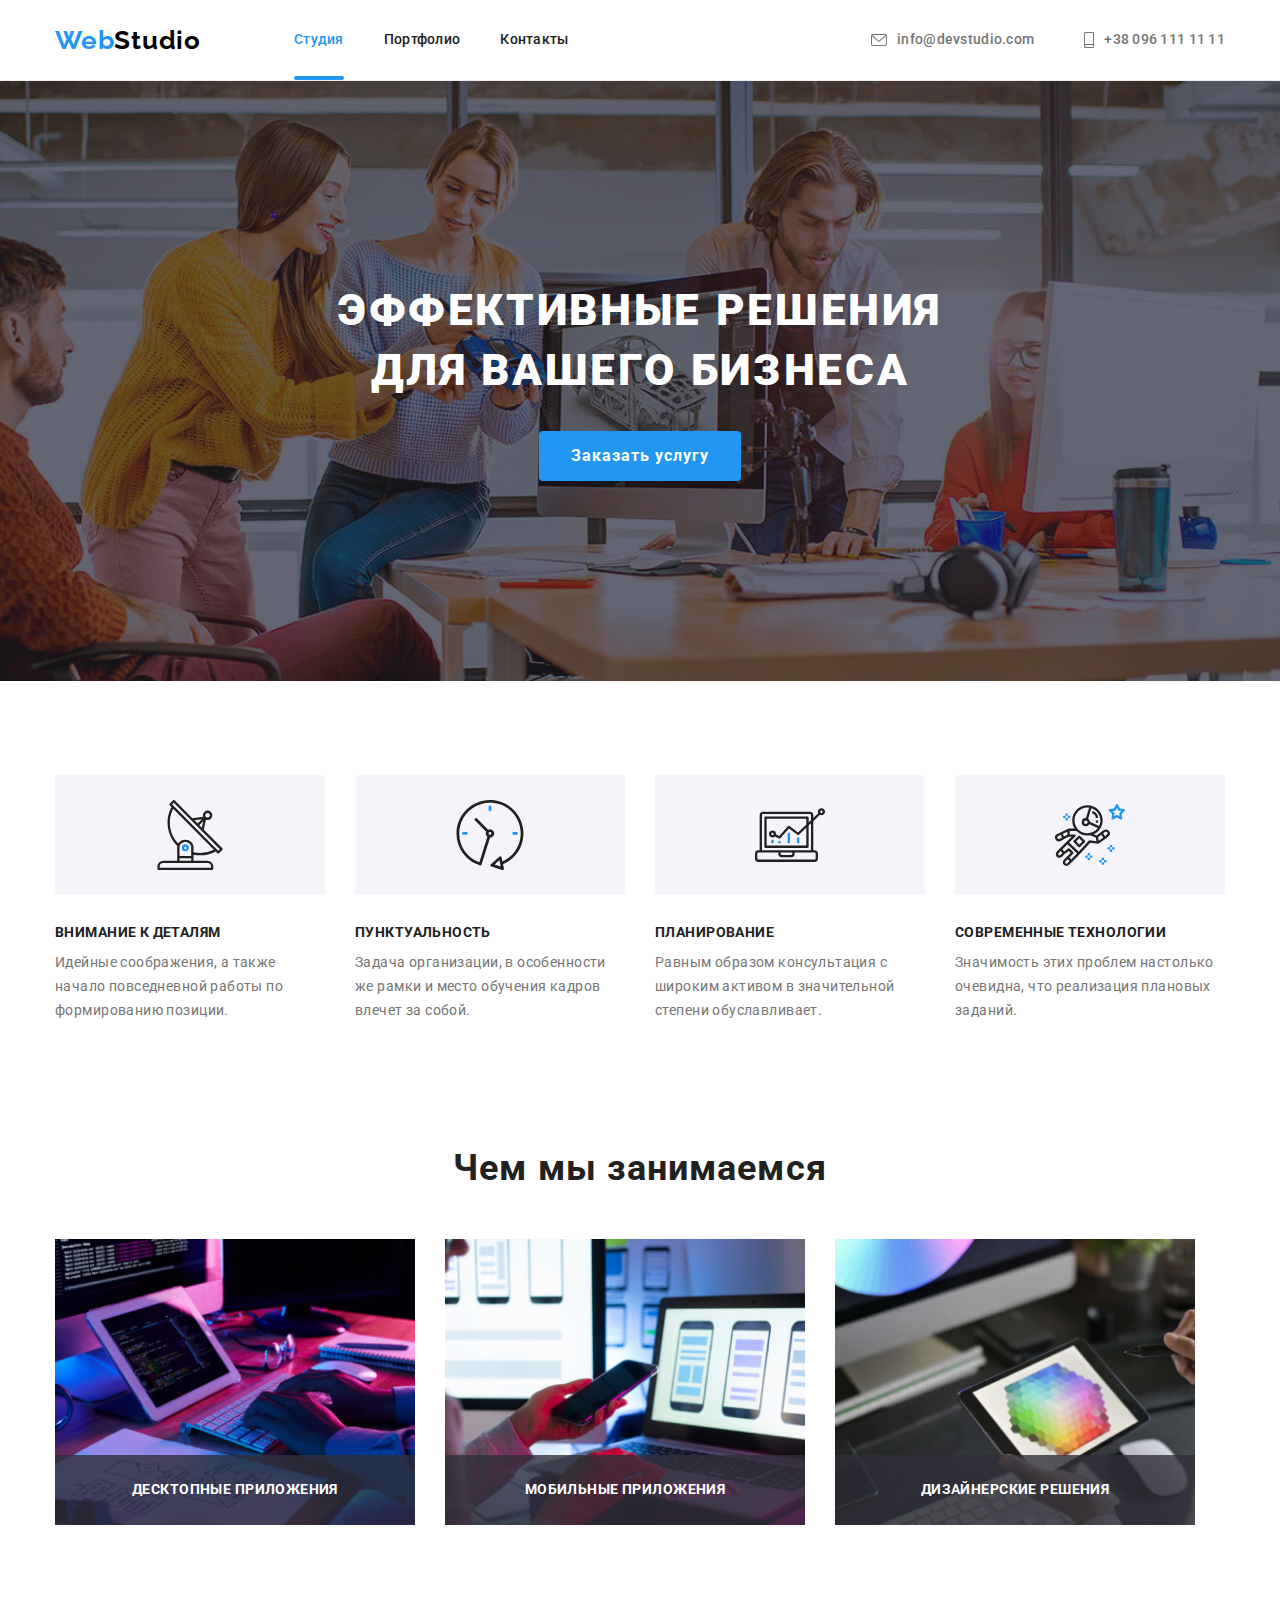
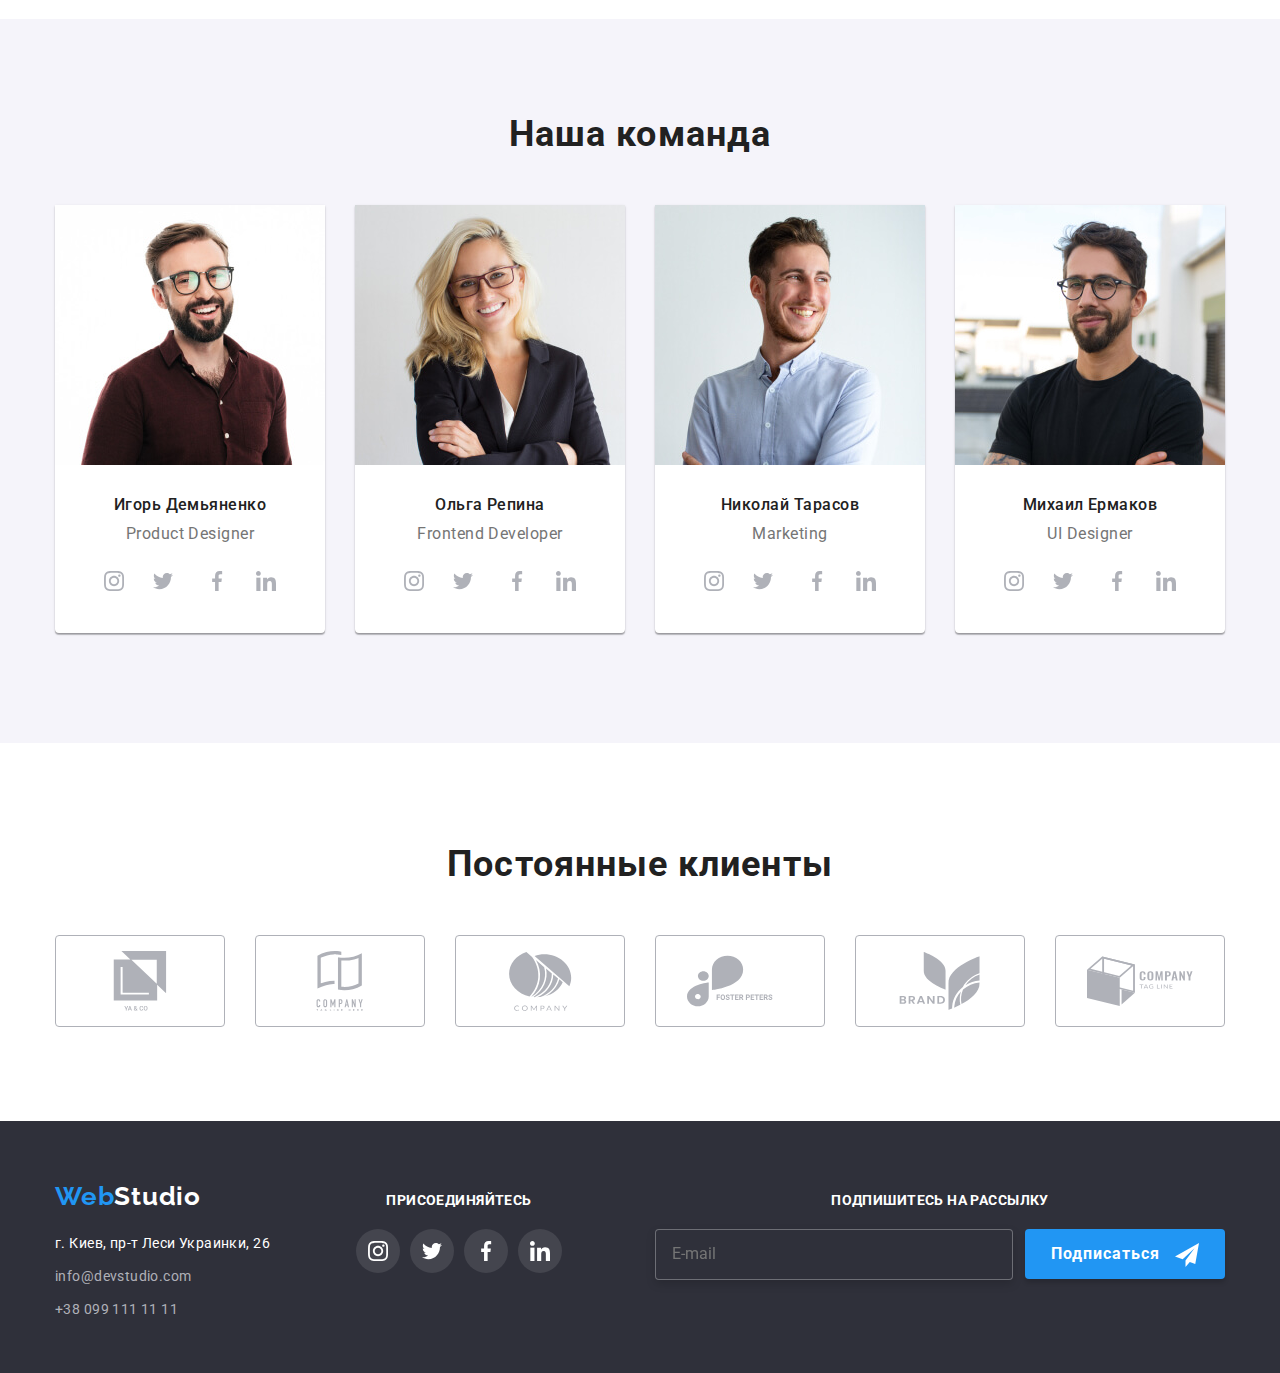
==== commit 1e974af5: "Домашнее задание #8" ====
--- a/index.html
+++ b/index.html
@@ -407,6 +407,7 @@
 
 <footer class="footer__box">
     <div class="container footer">
+        <div class="footer__tablet">        
         <div class="footer__adress">
             <a href="./index.html" class="logo"><span class="blue">Web</span><span class="white">Studio</span></a>
             <address class="addr__nav">
@@ -448,6 +449,7 @@
                 </li>
             </ul>
         </div>
+    </div>
 
         <div class="sign__up">
             <p class="sign">Подпишитесь на рассылку</p>
--- a/css/main.min.css
+++ b/css/main.min.css
@@ -1,2 +1,2 @@
-body{background-color:#fff;color:#afb1b8;font-family:"Roboto", sans-serif;letter-spacing:0.03em;margin:0}.list{list-style:none;padding:0;margin:0}.container{width:100%;padding-left:15px;padding-right:15px;margin-left:auto;margin-right:auto}@media screen and (min-width: 480px){.container{width:480px}}@media screen and (min-width: 768px){.container{width:768px}}@media screen and (min-width: 1200px){.container{width:1200px}}img{max-width:100%;display:block;height:auto}.main__nav,.flex__nav{display:flex;justify-content:flex-start;align-items:center}@media screen and (min-width: 0px) and (max-width: 767px){.main__nav,.flex__nav{justify-content:space-between;height:60px}}.page__header .logo{color:#000;text-decoration:none;font-family:Raleway;font-size:26px;line-height:1.19;font-weight:700;letter-spacing:.03em}.page__header .blue{color:#2196f3}.page__nav{display:flex;margin-left:93px}@media screen and (min-width: 0px) and (max-width: 767px){.page__nav{display:none}}.page__nav .item{margin-right:50px}.page__nav .item:not(:last-child){margin-right:40px}.page__nav .link{display:block;padding-top:24px;padding-bottom:24px;color:#212121;text-decoration:none;font-size:14px;line-height:1.14;font-weight:500;letter-spacing:.02em;transition:250ms cubic-bezier(0.4, 0, 0.2, 1)}.page__nav .link:hover{color:#2196f3}.page__nav .link.current{position:relative;color:#2196f3}.link.current::after{position:absolute;content:"";width:100%;height:4px;bottom:0px;left:0px;background:#2196f3;border-radius:2px}.contacts__nav{display:flex;margin-left:auto}@media screen and (min-width: 480px){.contacts__nav{flex-direction:column}}@media screen and (min-width: 0px) and (max-width: 767px){.contacts__nav{display:none}}@media screen and (min-width: 1200px){.contacts__nav{flex-direction:row}}.contacts__nav .item+.item{margin-left:0}@media screen and (min-width: 1200px){.contacts__nav .item+.item{margin-left:50px}}@media screen and (max-width: 1199px){.contacts__nav .item:nth-child(1){margin-bottom:10px}}.contacts__nav .contacts__link{display:flex;justify-content:flex-start;align-items:center;color:#757575;text-decoration:none;font-size:14px;line-height:1.14;font-weight:500;letter-spacing:.02em}.contacts__link{justify-content:center;transition:250ms cubic-bezier(0.4, 0, 0.2, 1)}.contacts__link:hover,.contacts__link:focus{color:#2196f3}.contacts__link svg:hover{color:#2196f3}.icon__envelope{fill:currentColor;width:16px;height:12px;margin-right:10px;background-size:contain;background-repeat:no-repeat;background-position:center}.icon__smartphone{fill:currentColor;width:10px;height:16px;margin-right:10px;background-size:contain;background-repeat:no-repeat;background-position:center}.mob-menu{position:fixed;overflow-y:scroll;width:100vw;height:100vh;top:0;right:0;padding-top:10px;padding-right:15px;z-index:1000;background-color:#fff}.mob-menu.is-hidden{opacity:0;visibility:hidden;pointer-events:none}.menu-open{display:none;justify-content:space-between;background-color:transparent;border:none}@media screen and (min-width: 0px) and (max-width: 767px){.menu-open{display:block}}.menu-close{display:block;width:40px;height:40px;background-color:transparent;color:#212121;border:none;margin-left:auto}.menu-close svg{fill:#2196f3}.mob-menu-list{padding-left:40px;font-size:40px;line-height:1.18;font-weight:500;letter-spacing:.02em}.mob-menu-list__item:not(:last-child){margin-bottom:32px}.mob-menu-list__link{text-decoration:none;color:#212121}.mob-menu-list__link:focus{color:#2196f3}.mob-menu-contacts{position:absolute;bottom:64px;left:0;display:flex;flex-direction:column;padding-left:40px}.mob-menu__tel{text-decoration:none;color:#2196f3;font-size:34px;line-height:1.18;font-weight:500;letter-spacing:.02em}.mob-menu__tel:focus{color:#2196f3}.mob-menu__mail{margin-top:32px;text-decoration:none;margin-bottom:64px;color:#757575;font-size:24px;line-height:1.17;font-weight:500;letter-spacing:.02em}.mob-menu__mail:focus{color:#2196f3}.mobile__links{display:flex;list-style-type:none;position:absolute;bottom:64px;left:0}.mobile__container--item{border-right:1px solid #21212133;padding-right:10px}.mobile__container--item:not(:first-child){padding-left:10px}.mobile__links--link{text-decoration:none;color:#2196f3;font-size:18px;line-height:1.22;font-weight:500;letter-spacing:.02em}.hero__box{display:flex;align-items:center;flex-direction:column;justify-content:center;max-width:1600px;height:600px;margin-left:auto;margin-right:auto;text-align:center;background-image:linear-gradient(to right, rgba(47,48,58,0.4) 0%, rgba(47,48,58,0.4) 100%),url(../images/header/mobile/hero-mobile@1x.jpg);background-repeat:no-repeat;background-position:center;background-size:cover}@media screen and (min-device-pixel-ratio: 2), screen and (min-resolution: 192dpi), screen and (min-resolution: 2dppx){.hero__box{background-image:linear-gradient(rgba(47,48,58,0.4) 0%, rgba(47,48,58,0.4) 100%),url(../images/header/mobile/hero-mobile@2x.jpg)}}@media (min-width: 768px){.hero__box{background-image:linear-gradient(rgba(47,48,58,0.4) 0%, rgba(47,48,58,0.4) 100%),url(../images/header/tablet/hero-tablet@1x.jpg)}}@media screen and (min-width: 768px) and (min-device-pixel-ratio: 2), screen and (min-width: 768px) and (min-resolution: 192dpi), screen and (min-width: 768px) and (min-resolution: 2dppx){.hero__box{background-image:linear-gradient(rgba(47,48,58,0.4) 0%, rgba(47,48,58,0.4) 100%),url(../images/header/tablet/hero-tablet@2x.jpg)}}@media (min-width: 1280px){.hero__box{background-image:linear-gradient(rgba(47,48,58,0.4) 0%, rgba(47,48,58,0.4) 100%),url(../images/header/desktop/hero-desktop@1x.jpg)}}@media screen and (min-width: 1280px) and (min-device-pixel-ratio: 2), screen and (min-width: 1280px) and (min-resolution: 192dpi), screen and (min-width: 1280px) and (min-resolution: 2dppx){.hero__box{background-image:linear-gradient(rgba(47,48,58,0.4) 0%, rgba(47,48,58,0.4) 100%),url(../images/header/desktop/hero-desktop@2x.jpg)}}@media (min-width: 1280px){.hero__box{height:600px}}.hero__title{margin:0 auto 30px auto;color:#fff;text-transform:uppercase}@media screen and (min-width: 480px){.hero__title{width:100%;font-size:26px;line-height:1.62;font-weight:900;letter-spacing:.06em;justify-content:center;width:360px}}@media screen and (min-width: 768px){.hero__title{width:100%;font-size:26px;line-height:1.62;font-weight:900;letter-spacing:.06em;justify-content:center;width:360px}}@media screen and (min-width: 1200px){.hero__title{width:100%;font-size:44px;line-height:1.36;font-weight:900;letter-spacing:.06em;justify-content:center;width:696px}}.btn{display:inline-block;color:#fff;background-color:#2196f3;border:none;font-size:16px;line-height:1.87;font-weight:700;letter-spacing:.06em;font-family:inherit;border-radius:4px;padding:10px 32px;min-width:200px;text-align:center}@media screen and (min-width: 480px){.features{padding-top:60px;padding-bottom:60px}}@media screen and (min-width: 768px){.features{padding-top:60px;padding-bottom:60px}}@media screen and (min-width: 1200px){.features{padding-top:94px;padding-bottom:94px}}.features__nav{display:flex;flex-wrap:wrap;margin-top:-30px;margin-left:-30px}.features__nav li:last-child(1){margin:0}.features__flex .item+.item{margin-right:30px}.features__nav .title{margin-top:0;margin-bottom:10px;color:#212121;font-size:14px;line-height:1.14;font-weight:700;letter-spacing:.03em;text-transform:uppercase}@media screen and (min-width: 480px){.features__nav .title{text-align:center}}.features__nav .text{margin-top:0;color:#757575;font-size:14px;line-height:1.71;font-weight:400;letter-spacing:.03em}.icon__before{margin-top:30px;margin-left:30px}@media screen and (min-width: 480px){.icon__before{margin-bottom:30px;flex-basis:calc(100% / 1 - 30px)}}@media screen and (min-width: 768px){.icon__before{flex-basis:calc(100% / 2 - 30px)}}@media screen and (min-width: 1200px){.icon__before{flex-basis:calc(100% / 4 - 30px)}}.icon__before::before{display:block;content:"";height:120px;background-repeat:no-repeat;background-position:center;background-color:#f5f4fa;border-radius:4px;margin-bottom:30px}.antenna::before{background-image:url("../images/antenna.svg")}.clock::before{background-image:url("../images/clock.svg")}.diagram::before{background-image:url("../images/diagram.svg")}.astronaut::before{background-image:url("../images/astronaut.svg")}.section__title{margin-top:0;margin-bottom:50px;color:#212121;font-size:36px;line-height:1.17;font-weight:700;letter-spacing:.03em;text-align:center}@media screen and (min-width: 480px){.section__title{font-size:28px;line-height:1.18;font-weight:700;letter-spacing:.03em}}.development{padding:0 0 94px 0}@media screen and (max-width: 1199px){.development{display:none}}.development__nav{display:flex}.development__nav li{margin:0 30px 0 0}.development__nav li:last-child(1){margin:0}.development__descr{position:relative}.development__descr img{display:block}.dev__text{position:absolute;display:flex;align-items:center;justify-content:center;width:100%;height:70px;left:0;bottom:0;margin:0;font-size:14px;line-height:1.14;font-weight:700;letter-spacing:.03em;text-align:center;text-transform:uppercase;background:rgba(47,48,58,0.8);color:#fff}.team{background-color:#f5f4fa;padding:94px 0}@media screen and (min-width: 480px){.team{padding-top:60px;padding-bottom:60px}}@media screen and (min-width: 768px){.team{padding-top:60px;padding-bottom:60px}}@media screen and (min-width: 1200px){.team{padding-top:94px;padding-bottom:94px}}.team__list{display:flex;flex-wrap:wrap;margin-top:-30px;margin-left:-30px;padding:0;list-style-type:none;text-align:center}.team__list>li{margin-top:30px;margin-left:30px;padding:0;box-shadow:0px 1px 3px rgba(0,0,0,0.12),0px 1px 1px rgba(0,0,0,0.14),0px 2px 1px rgba(0,0,0,0.2);border-radius:0px 0px 4px 4px;background-color:#fff}@media screen and (min-width: 480px){.team__list>li{flex-basis:calc(100%/1 - 30px)}}@media screen and (min-width: 768px){.team__list>li{flex-basis:calc(100%/2 - 30px)}}@media screen and (min-width: 1200px){.team__list>li{flex-basis:calc(100%/4 - 30px)}}.team__descr{margin-top:30px;margin-bottom:16px}.team .title{color:#212121;margin-top:0;margin-bottom:10px;font-size:16px;line-height:1.19;font-weight:500;letter-spacing:.03em;text-align:center}.team .text{margin-top:0;margin-bottom:0;font-size:16px;line-height:1.19;font-weight:400;letter-spacing:.03em;text-align:center;color:#757575}.social__nav{display:flex;margin:16px 32px 30px 32px;transition:2000ms cubic-bezier(0.4, 0, 0.2, 1)}@media screen and (min-width: 480px){.social__nav{justify-content:center}}@media screen and (min-width: 768px){.social__nav{justify-content:center}}.social__nav li{padding:0 5px}.social__nav li:nth-last-child(1){padding-left:0}.social__nav li:nth-last-child(4){padding-right:0}.social__nav li a{display:flex;align-items:center;justify-content:center;width:44px;height:44px;border-radius:50%;transition:250ms cubic-bezier(0.4, 0, 0.2, 1)}.social__nav li a:hover,.social__nav li a:focus{background-color:#2196f3;fill:#fff}.social__nav li a:hover svg,.social__nav li a:focus svg{width:20px;height:20px;fill:#fff}.social__nav li a svg{width:20px;height:20px;fill:#afb1b8}@media screen and (min-width: 480px){.section.client{padding:60px 0}}@media screen and (min-width: 1200px){.section.client{padding-top:100px;padding-bottom:94px}}.client__nav{margin-top:-30px;margin-left:-30px}@media screen and (min-width: 480px){.client__nav{display:flex;flex-wrap:wrap}}.client__nav li:last-child(6){margin-right:0}@media screen and (min-width: 480px){.client__nav li{flex-basis:calc(100%/2 - 30px);margin-top:30px;margin-left:30px}}@media screen and (min-width: 768px){.client__nav li{flex-basis:calc(100%/3 - 30px);margin-top:30px;margin-left:30px}}@media screen and (min-width: 1200px){.client__nav li{flex-basis:calc(100%/6 - 30px);margin-top:0px;margin-left:0px}}.client__nav li a{margin:0;padding:0;align-items:center;border-color:#2196f3;color:#2196f3;transition:250ms cubic-bezier(0.4, 0, 0.2, 1)}.client__nav li a{display:flex;justify-content:center;height:92px;border:1px solid #afb1b8;box-sizing:border-box;border-radius:4px}.client__nav li a:hover,.client__nav li a:focus{border-color:#2196f3}@media screen and (min-width: 1200px){.client__nav li a{width:170px;margin-top:30px;margin-left:30px}}.client__nav li a svg{display:block;fill:#afb1b8;max-width:106px;max-height:60px;transition:250ms cubic-bezier(0.4, 0, 0.2, 1)}.client__nav li a svg:hover,.client__nav li a svg:focus{fill:#2196f3;border-color:#2196f3}.footer__box{display:flex;padding-bottom:60px;padding-top:60px;background-color:#2f303a}@media screen and (min-width: 768px){.container.footer{display:flex;flex-wrap:wrap;align-items:baseline;justify-content:space-around}}.footer .logo{display:block;font-family:Raleway;text-decoration:none;color:#000;font-size:26px;line-height:1.19;font-weight:700;letter-spacing:.03em}.footer .blue{color:#2196f3}.footer .white{color:#fff}.footer__join{margin-bottom:60px}.addr__nav{height:81px;font-style:normal;margin-top:20px;margin-bottom:60px}.addr__nav .mail{display:block;margin-bottom:9px;color:#afb1b8;text-decoration:none;font-size:14px;line-height:1.71;font-weight:400;letter-spacing:.03em}.addr__nav .phone{display:block;color:#afb1b8;text-decoration:none;font-size:14px;line-height:1.71;font-weight:400;letter-spacing:.03em;margin-bottom:9px}.addr__nav .adress{color:#fff;font-size:14px;line-height:1.71;font-weight:400;letter-spacing:.03em;margin:0 0 9px 0}.sign{color:#fff;font-size:14px;line-height:1.14;font-weight:700;letter-spacing:.03em;text-transform:uppercase;margin-top:12px;margin-bottom:20px}@media screen and (min-width: 480px){.sign{text-align:center}}@media screen and (min-width: 1200px){.sign{text-align:left}}.social__sign{display:flex;list-style-type:none;padding:0}@media screen and (min-width: 480px){.social__sign{justify-content:center}}.footer__adress{text-align:center}@media screen and (min-width: 1200px){.footer__adress{margin-right:70px;text-align:left}}.social__item{margin-right:10px}.social__item:last-child{margin-right:0}.footer .icon__social{display:flex;justify-content:flex-start;align-items:center;justify-content:center;width:44px;height:44px;background-color:#ffffff1a;border-radius:50%;transition:250ms cubic-bezier(0.4, 0, 0.2, 1)}.footer .icon__social:hover,.footer .icon__social:focus{background-color:#2196f3}.footer .sign__network{width:20px;height:20px;color:#fff}.sign__form{flex-direction:row}.sign__form input{width:100%;margin:0;margin-right:12px;padding:15px 16px;border:1px solid rgba(255,255,255,0.3);filter:drop-shadow(0px 4px 4px rgba(0,0,0,0.15));border-radius:4px;background:#2f303a;color:rgba(255,255,255,0.6)}@media screen and (min-width: 1200px){.sign__form input{width:358px}}.sign__form .sign__up__btn{margin-left:auto;margin-right:auto;padding:0;width:200px;height:50px;color:#fff;background-color:#2196f3;text-align:center;font-size:16px;line-height:1.87;font-weight:700;letter-spacing:.06em;box-shadow:0px 4px 4px rgba(0,0,0,0.15);border-radius:4px;border:0}@media screen and (min-width: 480px){.sign__form .sign__up__btn{position:relative;left:50%;transform:translate(-50%, 0);margin-top:20px}}@media screen and (min-width: 768px){.sign__form .sign__up__btn{position:relative;left:50%;transform:translate(-50%, 0);widows:450px;margin-top:20px}}@media screen and (min-width: 1200px){.sign__form .sign__up__btn{margin:0;position:static;left:0;transform:translate(0px, 0px)}}.sign__pic{width:24px;height:24px;margin-left:10px;vertical-align:middle;background-size:contain;background-repeat:no-repeat;background-position:center}.backdrop{position:fixed;top:0;left:0;width:100%;height:100%;background-color:rgba(0,0,0,0.2)}.backdrop.is-hidden{opacity:0;pointer-events:none}.modal{position:absolute;top:50%;left:50%;transform:translate(-50%, -50%);min-width:528px;min-height:581px;padding:40px;background-color:#fff;box-shadow:0px 1px 3px rgba(0,0,0,0.12),0px 1px 1px rgba(0,0,0,0.14),0px 2px 1px rgba(0,0,0,0.2);border-radius:4px}@media screen and (max-width: 767px){.modal{position:absolute;top:50%;left:50%;transform:translate(-50%, -50%);min-width:450px;min-height:609px;padding:40px}}input:focus-visible,textarea:focus-visible,a:focus-visible,button:focus-visible{outline:none}.modal__button{position:absolute;padding:0;top:8px;right:8px;border:1px solid rgba(0,0,0,0.1);border-radius:50%;width:30px;height:30px;box-sizing:border-box;background:#fff}.modal__button:focus-visible{outline:none}.modal__button svg:hover,.modal__button svg:focus{fill:#2196f3}.modal__close{position:absolute;width:18px;height:18px;top:50%;left:50%;transform:translate(-50%, -50%);transition:250ms cubic-bezier(0.4, 0, 0.2, 1)}.modal__title{margin-top:0;margin-bottom:12px;font-size:20px;line-height:1.15;font-weight:700;letter-spacing:.03em;text-align:center;color:#212121}.js__form{box-sizing:border-box}.form__field{position:relative;display:flex;flex-direction:column;margin-bottom:10px}.form__field:hover svg,.form__field:focus svg,.form__field:focus-within svg{fill:#2196f3}.form__field::placeholder{color:rgba(117,117,117,0.5);font-size:12px}.form__field input{padding-left:42px;cursor:pointer}.form__field input:hover,.form__field input:focus{outline:none;border:1px solid #2196f3}.form__field textarea:hover,.form__field textarea:focus{outline:none;border:1px solid #2196f3}.form__field label{font-size:12px;line-height:1.17;font-weight:.01em;letter-spacing:.03em;margin-bottom:4px;color:#757575}.form__field.comment{margin-bottom:20px}.form__input{margin:0;padding:11px 12px;border:1px solid rgba(33,33,33,0.2);border-radius:4px}.form__input:hover,.form__input:focus{color:#2196f3}.form__input:hover svg{color:#2196f3}.form__pic{position:absolute;width:18px;height:18px;bottom:11px;left:12px;fill:#212121}.form__field textarea{height:120px;padding:12px 16px;resize:none;border:1px solid rgba(33,33,33,0.2);border-radius:4px;cursor:pointer}.check__form{text-align:center;margin-bottom:30px;font-size:14px;line-height:1.71;font-weight:.03em;letter-spacing:.03em;color:#757575}.check__form input{width:16px;height:auto;margin-right:8px;border:2px solid #212121}.check__form .check__label input[type="checkbox"]{position:relative;cursor:pointer}.check__form .check__label input[type="checkbox"]:before{content:"";display:block;position:absolute;width:16px;height:16px;top:0;left:0;border:2px solid #555555;border-radius:3px;background-color:#fff}.check__form .check__label input[type="checkbox"]:checked:after{content:"";display:block;width:5px;height:10px;border:solid #fff;border-width:0 2px 2px 0;-webkit-transform:rotate(45deg);-ms-transform:rotate(45deg);transform:rotate(45deg);position:absolute;top:2px;left:6px}.check__form .check__label input[type="checkbox"]:checked:before{background-color:#2196f3;border:2px solid #2196f3}.check__form .check__label input[type="checkbox"]:hover:after,.check__form .check__label input[type="checkbox"]:focus:after{border:2px solid #fff;content:"";display:block;width:5px;height:10px;border-width:0 2px 2px 0;-webkit-transform:rotate(45deg);-ms-transform:rotate(45deg);transform:rotate(45deg);position:absolute;top:2px;left:6px}.check__form a{color:#2196f3}.check__icon{display:inline-block;width:16px;height:15px;border:2px solid fill #212121}.submit__btn{display:block;margin-left:auto;margin-right:auto;min-width:200px;min-height:50px;padding:10px 32px;border:0;font-size:16px;line-height:1.9;font-weight:700;letter-spacing:.06em;box-shadow:0px 4px 4px rgba(0,0,0,0.15);background-color:#2196f3;transition:background-color 250ms cubic-bezier(0.4, 0, 0.2, 1);color:#fff;border-radius:4px}.submit__btn:hover{cursor:pointer}.portfolio{padding-top:94px;padding-bottom:94px}@media screen and (min-width: 480px){.portfolio{padding-top:40px;padding-bottom:60px}}.page__header{border-bottom:1px solid #ececec}.project__nav{display:flex;flex-wrap:wrap;list-style:none;margin-left:-30px;margin-top:-30px}.project__element{width:370px;border:1px solid #eeeeee;margin-right:30px;margin-bottom:30px}.project__element:hover{box-shadow:0px 1px 1px rgba(0,0,0,0.12),0px 4px 4px rgba(0,0,0,0.06),1px 4px 6px rgba(0,0,0,0.16)}@media screen and (min-width: 480px){.project__element{margin-bottom:30px;flex-basis:calc(100%/1 - 30px)}}@media screen and (min-width: 768px){.project__element{flex-basis:calc(100%/2 - 30px)}}@media screen and (min-width: 1200px){.project__element{flex-basis:calc(100%/3 - 30px)}}.project__element .title,.text{margin:0}.project__element .info>.text{margin-top:4px}.info{padding:20px 24px}.project__nav a{text-decoration:none}.project__nav .title{color:#212121;font-size:18px;line-height:2;font-weight:700;letter-spacing:.06em}.project__nav .text{color:#757575;font-size:16px;line-height:1.87;font-weight:400;letter-spacing:.03em}.hidden__text{position:relative;overflow:hidden}.project__link{width:100%;text-decoration:none}.project__link:hover .accent__text,.project__link:focus .accent__text{opacity:1;transform:translateY(0%)}.project__img{display:block;width:100%}.accent__text{position:absolute;top:0;left:0;width:370px;height:294px;padding:63px 24px;margin:0;opacity:0;background-color:rgba(33,150,243,0.9);color:#fff;font-size:18px;line-height:1.56;font-weight:400;letter-spacing:.03em;transition:250ms cubic-bezier(0.4, 0, 0.2, 1);transform:translateY(100%)}.button__nav{display:flex;flex-wrap:wrap;list-style-type:none;margin-bottom:50px}@media screen and (min-width: 480px){.button__nav{flex-wrap:wrap}}.button__nav .list__nav{padding:6px 22px}.button__nav .list__nav:hover,.button__nav .list__nav:focus{background-color:#2196f3;color:#fff}.list__nav{height:38px;margin-right:8px;border:0;border-radius:4px;color:#212121;background-color:#f5f4fa;font-size:16px;line-height:1.62;font-weight:500;letter-spacing:.03em;font-weight:500;transition:250ms cubic-bezier(0.4, 0, 0.2, 1)}@media screen and (min-width: 480px){.list__nav{margin:8px 8px 15px 8px}}
+body{background-color:#fff;color:#afb1b8;font-family:"Roboto", sans-serif;letter-spacing:0.03em;margin:0}.list{list-style:none;padding:0;margin:0}.container{width:100%;padding-left:15px;padding-right:15px;margin-left:auto;margin-right:auto}@media screen and (min-width: 480px){.container{width:480px}}@media screen and (min-width: 768px){.container{width:768px}}@media screen and (min-width: 1200px){.container{width:1200px}}img{max-width:100%;display:block;height:auto}.container.main__nav{min-height:80px}.main__nav,.flex__nav{display:flex;justify-content:flex-start;align-items:center}@media screen and (min-width: 0px) and (max-width: 767px){.main__nav,.flex__nav{justify-content:space-between;height:60px}}.page__header .logo{color:#000;text-decoration:none;font-family:Raleway;font-size:26px;line-height:1.19;font-weight:700;letter-spacing:.03em}.page__header .blue{color:#2196f3}.page__nav{display:flex;margin-left:93px}@media screen and (min-width: 0px) and (max-width: 767px){.page__nav{display:none}}.page__nav .item{margin-right:50px}.page__nav .item:not(:last-child){margin-right:40px}.page__nav .link{display:block;padding-top:32px;padding-bottom:32px;color:#212121;text-decoration:none;font-size:14px;line-height:1.14;font-weight:500;letter-spacing:.02em;transition:250ms cubic-bezier(0.4, 0, 0.2, 1)}.page__nav .link:hover{color:#2196f3}.page__nav .link.current{position:relative;color:#2196f3}.link.current::after{position:absolute;content:"";width:100%;height:4px;bottom:0px;left:0px;background:#2196f3;border-radius:2px}.contacts__nav{display:flex;margin-left:auto}@media screen and (min-width: 480px){.contacts__nav{flex-direction:column}}@media screen and (min-width: 0px) and (max-width: 767px){.contacts__nav{display:none}}@media screen and (min-width: 1200px){.contacts__nav{flex-direction:row}}.contacts__nav .item+.item{margin-left:0}@media screen and (min-width: 1200px){.contacts__nav .item+.item{margin-left:50px}}@media screen and (max-width: 1199px){.contacts__nav .item:nth-child(1){margin-bottom:10px}}.contacts__nav .contacts__link{display:flex;justify-content:flex-start;align-items:center;color:#757575;text-decoration:none;font-size:14px;line-height:1.14;font-weight:500;letter-spacing:.02em}.contacts__link{justify-content:center;transition:250ms cubic-bezier(0.4, 0, 0.2, 1)}.contacts__link:hover,.contacts__link:focus{color:#2196f3}.contacts__link svg:hover{color:#2196f3}.icon__envelope{fill:currentColor;width:16px;height:12px;margin-right:10px;background-size:contain;background-repeat:no-repeat;background-position:center}.icon__smartphone{fill:currentColor;width:10px;height:16px;margin-right:10px;background-size:contain;background-repeat:no-repeat;background-position:center}.mob-menu{position:fixed;overflow-y:scroll;width:100vw;height:100vh;top:0;right:0;padding-top:10px;padding-right:15px;z-index:1000;background-color:#fff}.mob-menu.is-hidden{opacity:0;visibility:hidden;pointer-events:none}.menu-open{display:none;justify-content:space-between;background-color:transparent;border:none}@media screen and (min-width: 0px) and (max-width: 767px){.menu-open{display:block}}.menu-close{display:block;width:40px;height:40px;background-color:transparent;color:#212121;border:none;margin-left:auto}.menu-close svg{fill:#2196f3}.mob-menu-list{padding-left:40px;font-size:40px;line-height:1.18;font-weight:500;letter-spacing:.02em}.mob-menu-list__item:not(:last-child){margin-bottom:32px}.mob-menu-list__link{text-decoration:none;color:#212121}.mob-menu-list__link:focus{color:#2196f3}.mob-menu-contacts{position:absolute;bottom:64px;left:0;display:flex;flex-direction:column;padding-left:40px}.mob-menu__tel{text-decoration:none;color:#2196f3;font-size:34px;line-height:1.18;font-weight:500;letter-spacing:.02em}.mob-menu__tel:focus{color:#2196f3}.mob-menu__mail{margin-top:32px;text-decoration:none;margin-bottom:64px;color:#757575;font-size:24px;line-height:1.17;font-weight:500;letter-spacing:.02em}.mob-menu__mail:focus{color:#2196f3}.mobile__links{display:flex;list-style-type:none;position:absolute;bottom:64px;left:0}.mobile__container--item{border-right:1px solid #21212133;padding-right:10px}.mobile__container--item:not(:first-child){padding-left:10px}.mobile__links--link{text-decoration:none;color:#2196f3;font-size:18px;line-height:1.22;font-weight:500;letter-spacing:.02em}.hero__box{display:flex;align-items:center;flex-direction:column;justify-content:center;max-width:1600px;height:600px;margin-left:auto;margin-right:auto;text-align:center;background-image:linear-gradient(to right, rgba(47,48,58,0.4) 0%, rgba(47,48,58,0.4) 100%),url(../images/header/mobile/hero-mobile@1x.jpg);background-repeat:no-repeat;background-position:center;background-size:cover}@media screen and (min-device-pixel-ratio: 2), screen and (min-resolution: 192dpi), screen and (min-resolution: 2dppx){.hero__box{background-image:linear-gradient(rgba(47,48,58,0.4) 0%, rgba(47,48,58,0.4) 100%),url(../images/header/mobile/hero-mobile@2x.jpg)}}@media (min-width: 768px){.hero__box{background-image:linear-gradient(rgba(47,48,58,0.4) 0%, rgba(47,48,58,0.4) 100%),url(../images/header/tablet/hero-tablet@1x.jpg)}}@media screen and (min-width: 768px) and (min-device-pixel-ratio: 2), screen and (min-width: 768px) and (min-resolution: 192dpi), screen and (min-width: 768px) and (min-resolution: 2dppx){.hero__box{background-image:linear-gradient(rgba(47,48,58,0.4) 0%, rgba(47,48,58,0.4) 100%),url(../images/header/tablet/hero-tablet@2x.jpg)}}@media (min-width: 1280px){.hero__box{background-image:linear-gradient(rgba(47,48,58,0.4) 0%, rgba(47,48,58,0.4) 100%),url(../images/header/desktop/hero-desktop@1x.jpg)}}@media screen and (min-width: 1280px) and (min-device-pixel-ratio: 2), screen and (min-width: 1280px) and (min-resolution: 192dpi), screen and (min-width: 1280px) and (min-resolution: 2dppx){.hero__box{background-image:linear-gradient(rgba(47,48,58,0.4) 0%, rgba(47,48,58,0.4) 100%),url(../images/header/desktop/hero-desktop@2x.jpg)}}@media (min-width: 768px){.hero__box{height:400px}}@media (min-width: 1280px){.hero__box{height:600px}}.hero__title{margin:0 auto 30px auto;color:#fff;text-transform:uppercase}@media screen and (min-width: 480px){.hero__title{width:100%;font-size:26px;line-height:1.62;font-weight:900;letter-spacing:.06em;justify-content:center;width:360px}}@media screen and (min-width: 768px){.hero__title{width:100%;font-size:26px;line-height:1.62;font-weight:900;letter-spacing:.06em;justify-content:center;width:360px}}@media screen and (min-width: 1200px){.hero__title{width:100%;font-size:44px;line-height:1.36;font-weight:900;letter-spacing:.06em;justify-content:center;width:696px}}.btn{display:inline-block;color:#fff;background-color:#2196f3;border:none;font-size:16px;line-height:1.87;font-weight:700;letter-spacing:.06em;font-family:inherit;border-radius:4px;padding:10px 32px;min-width:200px;text-align:center}@media screen and (min-width: 480px){.features{padding-top:60px;padding-bottom:60px}}@media screen and (min-width: 768px){.features{padding-top:60px;padding-bottom:60px}}@media screen and (min-width: 1200px){.features{padding-top:94px;padding-bottom:94px}}.features__nav{display:flex;flex-wrap:wrap;margin-top:-30px;margin-left:-30px}.features__nav li:last-child(1){margin:0}.features__flex .item+.item{margin-right:30px}.features__nav .title{margin-top:0;margin-bottom:10px;color:#212121;font-size:14px;line-height:1.14;font-weight:700;letter-spacing:.03em;text-transform:uppercase}@media screen and (max-width: 767px){.features__nav .title{text-align:center}}@media screen and (min-width: 768px){.features__nav .title{text-align:left}}.features__nav .text{margin-top:0;color:#757575;font-size:14px;line-height:1.71;font-weight:400;letter-spacing:.03em}.icon__before{margin-top:30px;margin-left:30px}@media screen and (min-width: 480px){.icon__before{margin-bottom:30px;flex-basis:calc(100% / 1 - 30px)}}@media screen and (min-width: 768px){.icon__before{flex-basis:calc(100% / 2 - 30px)}}@media screen and (min-width: 1200px){.icon__before{flex-basis:calc(100% / 4 - 30px)}}.icon__before::before{display:block;content:"";height:120px;background-repeat:no-repeat;background-position:center;background-color:#f5f4fa;border-radius:4px;margin-bottom:30px}.antenna::before{background-image:url("../images/antenna.svg")}.clock::before{background-image:url("../images/clock.svg")}.diagram::before{background-image:url("../images/diagram.svg")}.astronaut::before{background-image:url("../images/astronaut.svg")}.section__title{margin-top:0;margin-bottom:30px;color:#212121;font-size:28px;line-height:1.18;font-weight:700;letter-spacing:.03em;text-align:center}@media screen and (min-width: 1200px){.section__title{font-size:36px;line-height:1.17;font-weight:700;letter-spacing:.03em;margin-bottom:50px}}.development{padding:0 0 94px 0}@media screen and (max-width: 1199px){.development{display:none}}.development__nav{display:flex}.development__nav li{margin:0 30px 0 0}.development__nav li:last-child(1){margin:0}.development__descr{position:relative}.development__descr img{display:block}.dev__text{position:absolute;display:flex;align-items:center;justify-content:center;width:100%;height:70px;left:0;bottom:0;margin:0;font-size:14px;line-height:1.14;font-weight:700;letter-spacing:.03em;text-align:center;text-transform:uppercase;background:rgba(47,48,58,0.8);color:#fff}.team{background-color:#f5f4fa;padding:94px 0}@media screen and (min-width: 480px){.team{padding-top:60px;padding-bottom:60px}}@media screen and (min-width: 768px){.team{padding-top:60px;padding-bottom:60px}}@media screen and (min-width: 1200px){.team{padding-top:94px;padding-bottom:94px}}.team__list{display:flex;flex-wrap:wrap;margin-top:-30px;margin-left:-30px;padding:0;list-style-type:none;text-align:center}.team__list>li{margin-top:30px;margin-left:30px;padding:0;box-shadow:0px 1px 3px rgba(0,0,0,0.12),0px 1px 1px rgba(0,0,0,0.14),0px 2px 1px rgba(0,0,0,0.2);border-radius:0px 0px 4px 4px;background-color:#fff}@media screen and (min-width: 480px){.team__list>li{flex-basis:calc(100%/1 - 30px)}}@media screen and (min-width: 768px){.team__list>li{flex-basis:calc(100%/2 - 30px)}}@media screen and (min-width: 1200px){.team__list>li{flex-basis:calc(100%/4 - 30px)}}.team__descr{margin-top:30px;margin-bottom:16px}.team .title{color:#212121;margin-top:0;margin-bottom:10px;font-size:16px;line-height:1.19;font-weight:500;letter-spacing:.03em;text-align:center}.team .text{margin-top:0;margin-bottom:0;font-size:16px;line-height:1.19;font-weight:400;letter-spacing:.03em;text-align:center;color:#757575}.social__nav{display:flex;margin:16px 32px 30px 32px;transition:2000ms cubic-bezier(0.4, 0, 0.2, 1)}@media screen and (min-width: 480px){.social__nav{justify-content:center}}@media screen and (min-width: 768px){.social__nav{justify-content:center}}.social__nav li{padding:0 5px}.social__nav li:nth-last-child(1){padding-left:0}.social__nav li:nth-last-child(4){padding-right:0}.social__nav li a{display:flex;align-items:center;justify-content:center;width:44px;height:44px;border-radius:50%;transition:250ms cubic-bezier(0.4, 0, 0.2, 1)}.social__nav li a:hover,.social__nav li a:focus{background-color:#2196f3;fill:#fff}.social__nav li a:hover svg,.social__nav li a:focus svg{width:20px;height:20px;fill:#fff}.social__nav li a svg{width:20px;height:20px;fill:#afb1b8}@media screen and (min-width: 480px){.section.client{padding:60px 0}}@media screen and (min-width: 1200px){.section.client{padding-top:100px;padding-bottom:94px}}.client__nav{margin-top:-30px;margin-left:-30px}@media screen and (min-width: 480px){.client__nav{display:flex;flex-wrap:wrap}}.client__nav li:last-child(6){margin-right:0}@media screen and (min-width: 480px){.client__nav li{flex-basis:calc(100%/2 - 30px);margin-top:30px;margin-left:30px}}@media screen and (min-width: 768px){.client__nav li{flex-basis:calc(100%/3 - 30px);margin-top:30px;margin-left:30px}}@media screen and (min-width: 1200px){.client__nav li{flex-basis:calc(100%/6 - 30px);margin-top:0px;margin-left:0px}}.client__nav li a{margin:0;padding:0;align-items:center;border-color:#2196f3;color:#2196f3;transition:250ms cubic-bezier(0.4, 0, 0.2, 1)}.client__nav li a{display:flex;justify-content:center;height:92px;border:1px solid #afb1b8;box-sizing:border-box;border-radius:4px}.client__nav li a:hover,.client__nav li a:focus{border-color:#2196f3}@media screen and (min-width: 1200px){.client__nav li a{width:170px;margin-top:30px;margin-left:30px}}.client__nav li a svg{display:block;fill:#afb1b8;max-width:106px;max-height:60px;transition:250ms cubic-bezier(0.4, 0, 0.2, 1)}.client__nav li a svg:hover,.client__nav li a svg:focus{fill:#2196f3;border-color:#2196f3}.footer__box{display:flex;padding-top:60px;padding-bottom:60px;background-color:#2f303a}.container.footer{display:flex}@media screen and (min-width: 480px){.container.footer{flex-direction:column}}@media screen and (min-width: 1200px){.container.footer{flex-direction:row}}@media screen and (min-width: 768px){.footer__tablet{display:flex;flex-wrap:wrap;align-items:baseline;justify-content:space-around}}.footer .logo{font-family:Raleway;padding-bottom:20px;display:block;text-decoration:none;color:#000;font-size:26px;line-height:1.19;font-weight:700;letter-spacing:.03em}@media screen and (min-width: 480px){.footer .logo{text-align:center}}@media screen and (min-width: 1200px){.footer .logo{text-align:start}}.footer .blue{color:#2196f3}.footer .white{color:#fff}.addr__nav{width:231px;height:81px;font-style:normal}@media screen and (min-width: 480px){.addr__nav{display:block;margin:0 auto;text-align:center}}@media screen and (min-width: 1200px){.addr__nav{text-align:start}}.footer__join{padding-bottom:60px}@media screen and (min-width: 1200px){.footer__join{padding-bottom:0px}}.addr__nav .mail{display:inline-block;margin-bottom:9px;color:#afb1b8;text-decoration:none;font-size:14px;line-height:1.71;font-weight:400;letter-spacing:.03em}.addr__nav .phone{display:inline-block;color:#afb1b8;text-decoration:none;font-size:14px;line-height:1.71;font-weight:400;letter-spacing:.03em;margin-bottom:9px}.addr__nav .adress{color:#fff;font-size:14px;line-height:1.71;font-weight:400;letter-spacing:.03em;margin:0 0 9px 0}.sign{color:#fff;font-size:14px;line-height:1.14;font-weight:700;letter-spacing:.03em;text-transform:uppercase;margin-top:12px;margin-bottom:20px;text-align:center}@media screen and (min-width: 1200px){.sign{justify-content:start}}.social__sign{display:flex;justify-content:center;list-style-type:none;padding:0}@media screen and (min-width: 1200px){.social__sign{justify-content:start}}.footer__adress{margin-right:0px;padding-bottom:60px}@media screen and (min-width: 1200px){.footer__adress{margin-right:70px;padding-bottom:initial}}.social__item{margin-right:10px}.social__item:last-child{margin-right:0}.footer .icon__social{display:flex;justify-content:flex-start;align-items:center;justify-content:center;width:44px;height:44px;background-color:#ffffff1a;border-radius:50%;transition:250ms cubic-bezier(0.4, 0, 0.2, 1)}.footer .icon__social:hover,.footer .icon__social:focus{background-color:#2196f3}.footer .sign__network{width:20px;height:20px;color:#fff}.sign__up{padding-left:0px}@media screen and (min-width: 1200px){.sign__up{padding-left:93px}}.sign__form{display:flex;flex-direction:column}@media screen and (min-width: 1200px){.sign__form{flex-direction:row}}.sign__form input{width:100%;margin:0;margin-right:12px;padding:15px 16px;border:1px solid rgba(255,255,255,0.3);filter:drop-shadow(0px 4px 4px rgba(0,0,0,0.15));border-radius:4px;background:#2f303a;color:rgba(255,255,255,0.6)}@media screen and (min-width: 768px){.sign__form input{width:450px;margin-left:auto;margin-right:auto}}@media screen and (min-width: 1200px){.sign__form input{width:358px;margin-right:12px}}.sign__form .sign__up__btn{margin-left:auto;margin-right:auto;margin-top:20px;padding:0;width:200px;height:50px;color:#fff;background-color:#2196f3;text-align:center;font-size:16px;line-height:1.87;font-weight:700;letter-spacing:.06em;box-shadow:0px 4px 4px rgba(0,0,0,0.15);border-radius:4px;border:0}@media screen and (min-width: 1200px){.sign__form .sign__up__btn{margin-top:0px}}.sign__pic{width:24px;height:24px;margin-left:10px;vertical-align:middle;background-size:contain;background-repeat:no-repeat;background-position:center}.backdrop{position:fixed;top:0;left:0;width:100%;height:100%;background-color:rgba(0,0,0,0.2)}.backdrop.is-hidden{opacity:0;pointer-events:none}.modal{position:absolute;top:50%;left:50%;transform:translate(-50%, -50%);min-width:450px;min-height:609px;padding:40px;background-color:#fff;box-shadow:0px 1px 3px rgba(0,0,0,0.12),0px 1px 1px rgba(0,0,0,0.14),0px 2px 1px rgba(0,0,0,0.2);border-radius:4px}@media screen and (min-width: 1200px){.modal{min-width:528px;min-height:581px}}input:focus-visible,textarea:focus-visible,a:focus-visible,button:focus-visible{outline:none}.modal__button{position:absolute;padding:0;top:8px;right:8px;border:1px solid rgba(0,0,0,0.1);border-radius:50%;width:30px;height:30px;box-sizing:border-box;background:#fff}.modal__button:focus-visible{outline:none}.modal__button svg:hover,.modal__button svg:focus{fill:#2196f3}.modal__close{position:absolute;width:18px;height:18px;top:50%;left:50%;transform:translate(-50%, -50%);transition:250ms cubic-bezier(0.4, 0, 0.2, 1)}.modal__title{margin-top:0;margin-bottom:12px;font-size:20px;line-height:1.15;font-weight:700;letter-spacing:.03em;text-align:center;color:#212121}.js__form{box-sizing:border-box}.form__field{position:relative;display:flex;flex-direction:column;margin-bottom:10px}.form__field:hover svg,.form__field:focus svg,.form__field:focus-within svg{fill:#2196f3}.form__field::placeholder{color:rgba(117,117,117,0.5);font-size:12px}.form__field input{padding-left:42px;cursor:pointer}.form__field input:hover,.form__field input:focus{outline:none;border:1px solid #2196f3}.form__field textarea:hover,.form__field textarea:focus{outline:none;border:1px solid #2196f3}.form__field label{font-size:12px;line-height:1.17;font-weight:.01em;letter-spacing:.03em;margin-bottom:4px;color:#757575}.form__field.comment{margin-bottom:20px}.form__input{margin:0;padding:11px 12px;border:1px solid rgba(33,33,33,0.2);border-radius:4px}.form__input:hover,.form__input:focus{color:#2196f3}.form__input:hover svg{color:#2196f3}.form__pic{position:absolute;width:18px;height:18px;bottom:11px;left:12px;fill:#212121}.form__field textarea{height:120px;padding:12px 16px;resize:none;border:1px solid rgba(33,33,33,0.2);border-radius:4px;cursor:pointer}.check__form{text-align:center;margin-bottom:30px;font-size:14px;line-height:1.71;font-weight:.03em;letter-spacing:.03em;color:#757575}.check__form input{width:16px;height:auto;margin-right:8px;border:2px solid #212121}.check__form .check__label input[type="checkbox"]{position:relative;cursor:pointer}.check__form .check__label input[type="checkbox"]:before{content:"";display:block;position:absolute;width:16px;height:16px;top:0;left:0;border:2px solid #555555;border-radius:3px;background-color:#fff}.check__form .check__label input[type="checkbox"]:checked:after{content:"";display:block;width:5px;height:10px;border:solid #fff;border-width:0 2px 2px 0;-webkit-transform:rotate(45deg);-ms-transform:rotate(45deg);transform:rotate(45deg);position:absolute;top:2px;left:6px}.check__form .check__label input[type="checkbox"]:checked:before{background-color:#2196f3;border:2px solid #2196f3}.check__form .check__label input[type="checkbox"]:hover:after,.check__form .check__label input[type="checkbox"]:focus:after{border:2px solid #fff;content:"";display:block;width:5px;height:10px;border-width:0 2px 2px 0;-webkit-transform:rotate(45deg);-ms-transform:rotate(45deg);transform:rotate(45deg);position:absolute;top:2px;left:6px}.check__form a{color:#2196f3}.check__icon{display:inline-block;width:16px;height:15px;border:2px solid fill #212121}.submit__btn{display:block;margin-left:auto;margin-right:auto;min-width:200px;min-height:50px;padding:10px 32px;border:0;font-size:16px;line-height:1.9;font-weight:700;letter-spacing:.06em;box-shadow:0px 4px 4px rgba(0,0,0,0.15);background-color:#2196f3;transition:background-color 250ms cubic-bezier(0.4, 0, 0.2, 1);color:#fff;border-radius:4px}.submit__btn:hover{cursor:pointer}.portfolio{padding-top:40px;padding-bottom:60px}@media screen and (min-width: 1200px){.portfolio{padding-top:94px;padding-bottom:94px}}.page__header{border-bottom:1px solid #ececec}.project__nav{display:flex;flex-wrap:wrap;list-style:none;padding:0;margin-right:-30px;margin-bottom:-30px}.project__element{width:370px;border:1px solid #eeeeee;margin-right:30px;margin-bottom:30px}.project__element:hover{box-shadow:0px 1px 1px rgba(0,0,0,0.12),0px 4px 4px rgba(0,0,0,0.06),1px 4px 6px rgba(0,0,0,0.16)}@media screen and (min-width: 480px){.project__element{margin-bottom:30px;flex-basis:calc(100%/1 - 30px)}}@media screen and (min-width: 768px){.project__element{flex-basis:calc(100%/2 - 30px)}}@media screen and (min-width: 1200px){.project__element{flex-basis:calc(100%/3 - 30px)}}.project__element .title,.text{margin:0}.project__element .info>.text{margin-top:4px}.info{padding:20px 24px}.project__nav a{text-decoration:none}.project__nav .title{color:#212121;font-size:18px;line-height:2;font-weight:700;letter-spacing:.06em}.project__nav .text{color:#757575;font-size:16px;line-height:1.87;font-weight:400;letter-spacing:.03em}.hidden__text{position:relative;overflow:hidden}.project__link{width:100%;text-decoration:none}.project__link:hover .accent__text,.project__link:focus .accent__text{opacity:1;transform:translateY(0%)}.project__img{display:block;width:100%}.accent__text{position:absolute;top:0;left:0;width:370px;height:294px;padding:63px 24px;margin:0;opacity:0;background-color:rgba(33,150,243,0.9);color:#fff;font-size:18px;line-height:1.56;font-weight:400;letter-spacing:.03em;transition:250ms cubic-bezier(0.4, 0, 0.2, 1);transform:translateY(100%)}.button__nav{display:flex;flex-wrap:wrap;list-style-type:none;margin-bottom:50px}@media screen and (min-width: 480px){.button__nav{flex-wrap:wrap}}@media screen and (min-width: 768px){.button__nav{justify-content:center}}.button__nav .list__nav{padding:6px 22px}.button__nav .list__nav:hover,.button__nav .list__nav:focus{background-color:#2196f3;color:#fff}.list__nav{height:38px;margin-right:8px;border:0;border-radius:4px;color:#212121;background-color:#f5f4fa;font-size:16px;line-height:1.62;font-weight:500;letter-spacing:.03em;font-weight:500;transition:250ms cubic-bezier(0.4, 0, 0.2, 1)}@media screen and (min-width: 480px){.list__nav{margin:8px 8px 15px 8px}}
 /*# sourceMappingURL=main.min.css.map */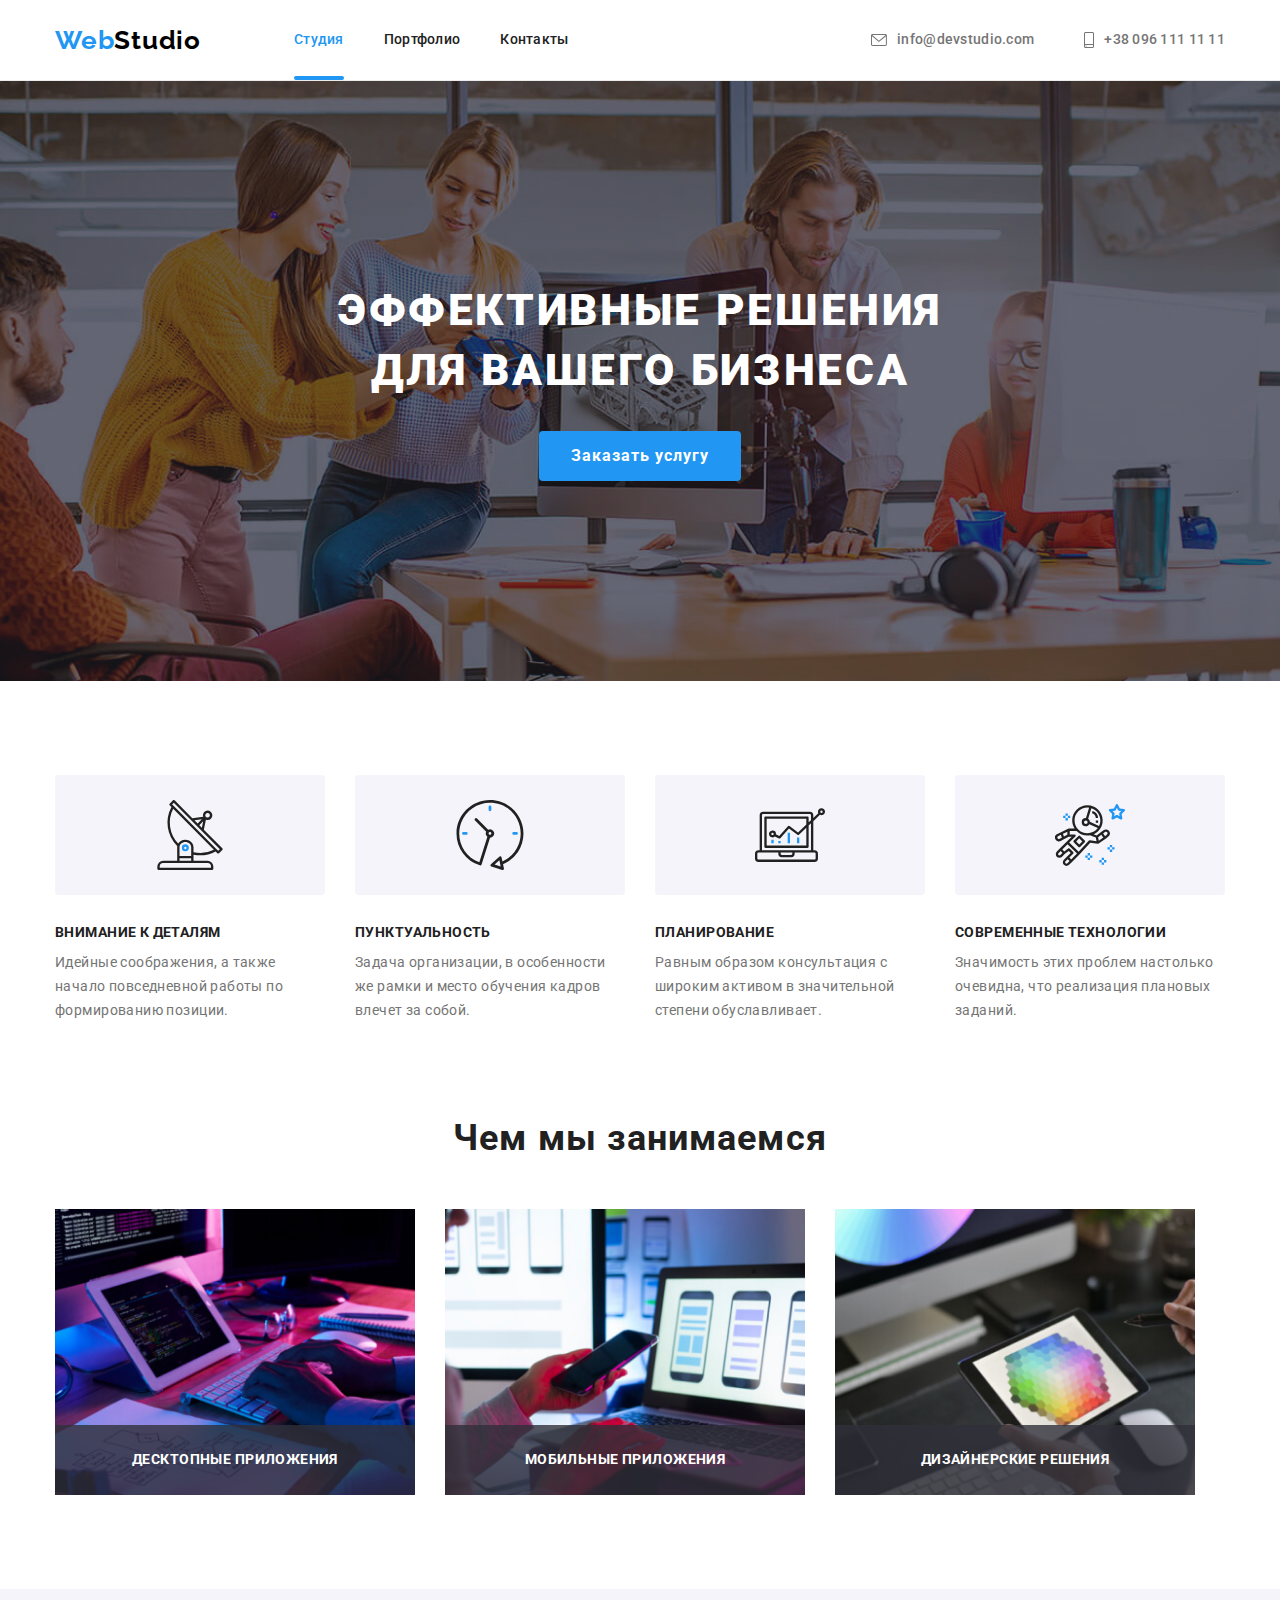
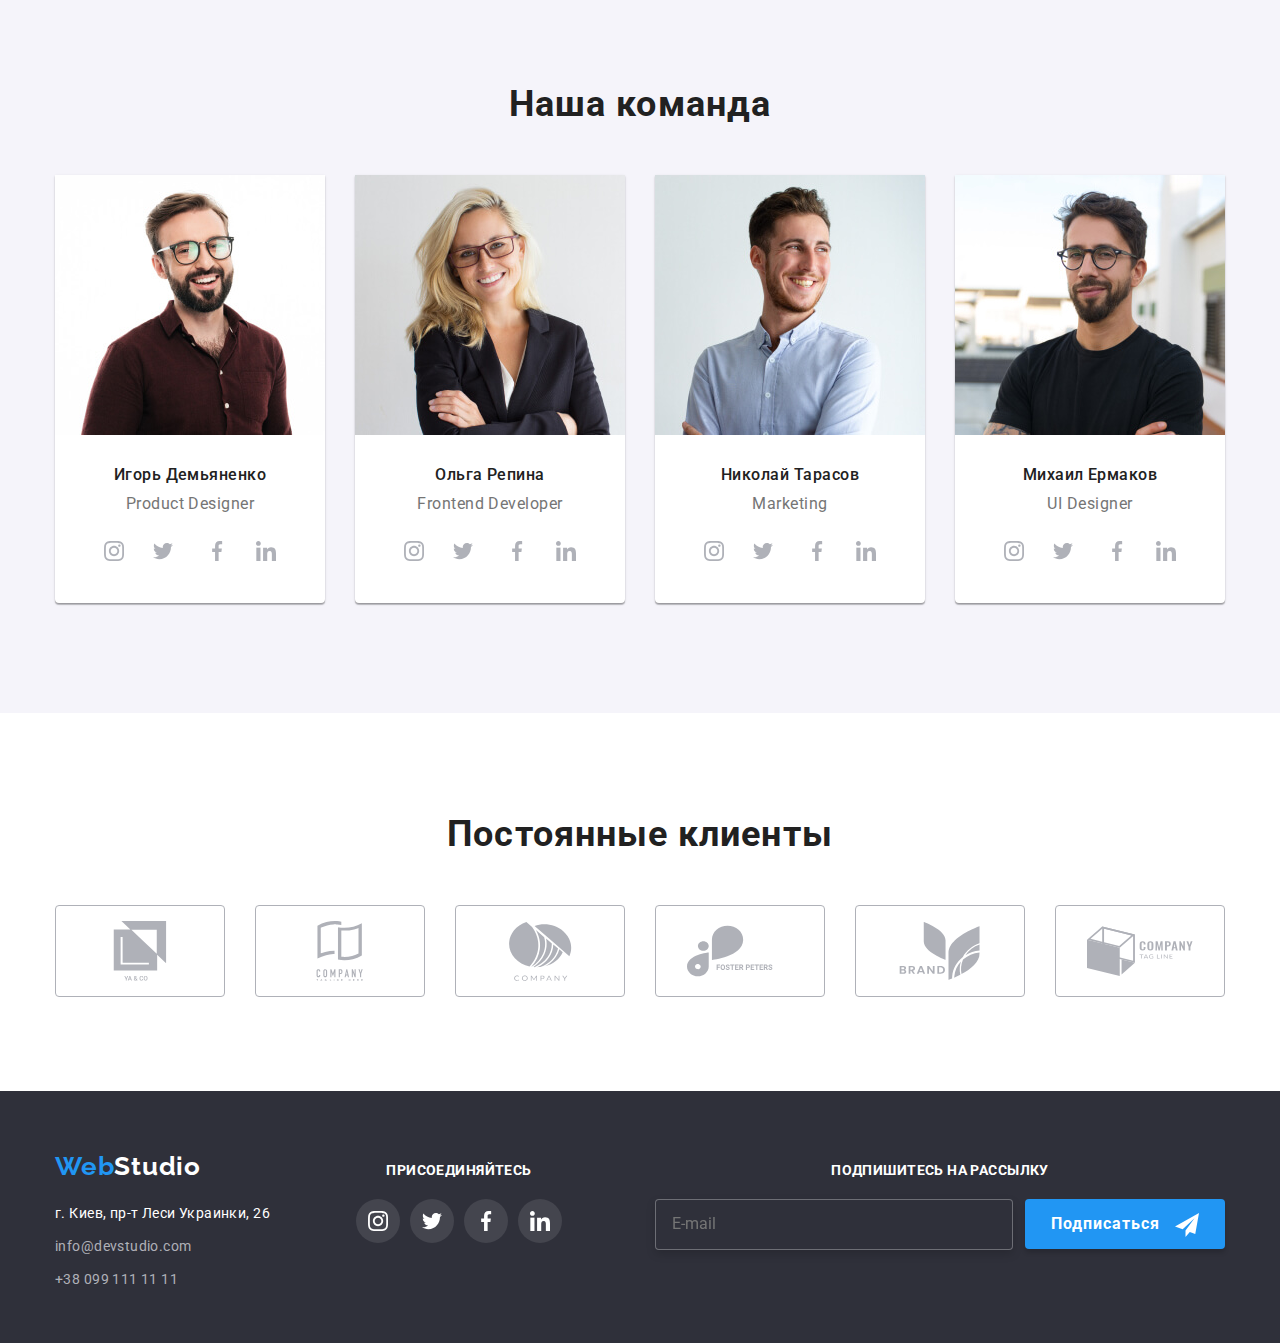
==== commit 35a7d6d1: "правки ДЗ 8" ====
--- a/index.html
+++ b/index.html
@@ -513,7 +513,7 @@
                 <label for="policy" class="check__label">
                     <input type="checkbox" name="policy" value="accept" id="policy">
                     <!--<span class="check-icon"></span>-->
-                    <span>
+                    <span class="check__agriment">
                         Соглашаюсь с рассылкой и принимаю
                         <a href="">Условия договора</a>
                     </span>
--- a/css/main.min.css
+++ b/css/main.min.css
@@ -1,2 +1,2 @@
-body{background-color:#fff;color:#afb1b8;font-family:"Roboto", sans-serif;letter-spacing:0.03em;margin:0}.list{list-style:none;padding:0;margin:0}.container{width:100%;padding-left:15px;padding-right:15px;margin-left:auto;margin-right:auto}@media screen and (min-width: 480px){.container{width:480px}}@media screen and (min-width: 768px){.container{width:768px}}@media screen and (min-width: 1200px){.container{width:1200px}}img{max-width:100%;display:block;height:auto}.container.main__nav{min-height:80px}.main__nav,.flex__nav{display:flex;justify-content:flex-start;align-items:center}@media screen and (min-width: 0px) and (max-width: 767px){.main__nav,.flex__nav{justify-content:space-between;height:60px}}.page__header .logo{color:#000;text-decoration:none;font-family:Raleway;font-size:26px;line-height:1.19;font-weight:700;letter-spacing:.03em}.page__header .blue{color:#2196f3}.page__nav{display:flex;margin-left:93px}@media screen and (min-width: 0px) and (max-width: 767px){.page__nav{display:none}}.page__nav .item{margin-right:50px}.page__nav .item:not(:last-child){margin-right:40px}.page__nav .link{display:block;padding-top:32px;padding-bottom:32px;color:#212121;text-decoration:none;font-size:14px;line-height:1.14;font-weight:500;letter-spacing:.02em;transition:250ms cubic-bezier(0.4, 0, 0.2, 1)}.page__nav .link:hover{color:#2196f3}.page__nav .link.current{position:relative;color:#2196f3}.link.current::after{position:absolute;content:"";width:100%;height:4px;bottom:0px;left:0px;background:#2196f3;border-radius:2px}.contacts__nav{display:flex;margin-left:auto}@media screen and (min-width: 480px){.contacts__nav{flex-direction:column}}@media screen and (min-width: 0px) and (max-width: 767px){.contacts__nav{display:none}}@media screen and (min-width: 1200px){.contacts__nav{flex-direction:row}}.contacts__nav .item+.item{margin-left:0}@media screen and (min-width: 1200px){.contacts__nav .item+.item{margin-left:50px}}@media screen and (max-width: 1199px){.contacts__nav .item:nth-child(1){margin-bottom:10px}}.contacts__nav .contacts__link{display:flex;justify-content:flex-start;align-items:center;color:#757575;text-decoration:none;font-size:14px;line-height:1.14;font-weight:500;letter-spacing:.02em}.contacts__link{justify-content:center;transition:250ms cubic-bezier(0.4, 0, 0.2, 1)}.contacts__link:hover,.contacts__link:focus{color:#2196f3}.contacts__link svg:hover{color:#2196f3}.icon__envelope{fill:currentColor;width:16px;height:12px;margin-right:10px;background-size:contain;background-repeat:no-repeat;background-position:center}.icon__smartphone{fill:currentColor;width:10px;height:16px;margin-right:10px;background-size:contain;background-repeat:no-repeat;background-position:center}.mob-menu{position:fixed;overflow-y:scroll;width:100vw;height:100vh;top:0;right:0;padding-top:10px;padding-right:15px;z-index:1000;background-color:#fff}.mob-menu.is-hidden{opacity:0;visibility:hidden;pointer-events:none}.menu-open{display:none;justify-content:space-between;background-color:transparent;border:none}@media screen and (min-width: 0px) and (max-width: 767px){.menu-open{display:block}}.menu-close{display:block;width:40px;height:40px;background-color:transparent;color:#212121;border:none;margin-left:auto}.menu-close svg{fill:#2196f3}.mob-menu-list{padding-left:40px;font-size:40px;line-height:1.18;font-weight:500;letter-spacing:.02em}.mob-menu-list__item:not(:last-child){margin-bottom:32px}.mob-menu-list__link{text-decoration:none;color:#212121}.mob-menu-list__link:focus{color:#2196f3}.mob-menu-contacts{position:absolute;bottom:64px;left:0;display:flex;flex-direction:column;padding-left:40px}.mob-menu__tel{text-decoration:none;color:#2196f3;font-size:34px;line-height:1.18;font-weight:500;letter-spacing:.02em}.mob-menu__tel:focus{color:#2196f3}.mob-menu__mail{margin-top:32px;text-decoration:none;margin-bottom:64px;color:#757575;font-size:24px;line-height:1.17;font-weight:500;letter-spacing:.02em}.mob-menu__mail:focus{color:#2196f3}.mobile__links{display:flex;list-style-type:none;position:absolute;bottom:64px;left:0}.mobile__container--item{border-right:1px solid #21212133;padding-right:10px}.mobile__container--item:not(:first-child){padding-left:10px}.mobile__links--link{text-decoration:none;color:#2196f3;font-size:18px;line-height:1.22;font-weight:500;letter-spacing:.02em}.hero__box{display:flex;align-items:center;flex-direction:column;justify-content:center;max-width:1600px;height:600px;margin-left:auto;margin-right:auto;text-align:center;background-image:linear-gradient(to right, rgba(47,48,58,0.4) 0%, rgba(47,48,58,0.4) 100%),url(../images/header/mobile/hero-mobile@1x.jpg);background-repeat:no-repeat;background-position:center;background-size:cover}@media screen and (min-device-pixel-ratio: 2), screen and (min-resolution: 192dpi), screen and (min-resolution: 2dppx){.hero__box{background-image:linear-gradient(rgba(47,48,58,0.4) 0%, rgba(47,48,58,0.4) 100%),url(../images/header/mobile/hero-mobile@2x.jpg)}}@media (min-width: 768px){.hero__box{background-image:linear-gradient(rgba(47,48,58,0.4) 0%, rgba(47,48,58,0.4) 100%),url(../images/header/tablet/hero-tablet@1x.jpg)}}@media screen and (min-width: 768px) and (min-device-pixel-ratio: 2), screen and (min-width: 768px) and (min-resolution: 192dpi), screen and (min-width: 768px) and (min-resolution: 2dppx){.hero__box{background-image:linear-gradient(rgba(47,48,58,0.4) 0%, rgba(47,48,58,0.4) 100%),url(../images/header/tablet/hero-tablet@2x.jpg)}}@media (min-width: 1280px){.hero__box{background-image:linear-gradient(rgba(47,48,58,0.4) 0%, rgba(47,48,58,0.4) 100%),url(../images/header/desktop/hero-desktop@1x.jpg)}}@media screen and (min-width: 1280px) and (min-device-pixel-ratio: 2), screen and (min-width: 1280px) and (min-resolution: 192dpi), screen and (min-width: 1280px) and (min-resolution: 2dppx){.hero__box{background-image:linear-gradient(rgba(47,48,58,0.4) 0%, rgba(47,48,58,0.4) 100%),url(../images/header/desktop/hero-desktop@2x.jpg)}}@media (min-width: 768px){.hero__box{height:400px}}@media (min-width: 1280px){.hero__box{height:600px}}.hero__title{margin:0 auto 30px auto;color:#fff;text-transform:uppercase}@media screen and (min-width: 480px){.hero__title{width:100%;font-size:26px;line-height:1.62;font-weight:900;letter-spacing:.06em;justify-content:center;width:360px}}@media screen and (min-width: 768px){.hero__title{width:100%;font-size:26px;line-height:1.62;font-weight:900;letter-spacing:.06em;justify-content:center;width:360px}}@media screen and (min-width: 1200px){.hero__title{width:100%;font-size:44px;line-height:1.36;font-weight:900;letter-spacing:.06em;justify-content:center;width:696px}}.btn{display:inline-block;color:#fff;background-color:#2196f3;border:none;font-size:16px;line-height:1.87;font-weight:700;letter-spacing:.06em;font-family:inherit;border-radius:4px;padding:10px 32px;min-width:200px;text-align:center}@media screen and (min-width: 480px){.features{padding-top:60px;padding-bottom:60px}}@media screen and (min-width: 768px){.features{padding-top:60px;padding-bottom:60px}}@media screen and (min-width: 1200px){.features{padding-top:94px;padding-bottom:94px}}.features__nav{display:flex;flex-wrap:wrap;margin-top:-30px;margin-left:-30px}.features__nav li:last-child(1){margin:0}.features__flex .item+.item{margin-right:30px}.features__nav .title{margin-top:0;margin-bottom:10px;color:#212121;font-size:14px;line-height:1.14;font-weight:700;letter-spacing:.03em;text-transform:uppercase}@media screen and (max-width: 767px){.features__nav .title{text-align:center}}@media screen and (min-width: 768px){.features__nav .title{text-align:left}}.features__nav .text{margin-top:0;color:#757575;font-size:14px;line-height:1.71;font-weight:400;letter-spacing:.03em}.icon__before{margin-top:30px;margin-left:30px}@media screen and (min-width: 480px){.icon__before{margin-bottom:30px;flex-basis:calc(100% / 1 - 30px)}}@media screen and (min-width: 768px){.icon__before{flex-basis:calc(100% / 2 - 30px)}}@media screen and (min-width: 1200px){.icon__before{flex-basis:calc(100% / 4 - 30px)}}.icon__before::before{display:block;content:"";height:120px;background-repeat:no-repeat;background-position:center;background-color:#f5f4fa;border-radius:4px;margin-bottom:30px}.antenna::before{background-image:url("../images/antenna.svg")}.clock::before{background-image:url("../images/clock.svg")}.diagram::before{background-image:url("../images/diagram.svg")}.astronaut::before{background-image:url("../images/astronaut.svg")}.section__title{margin-top:0;margin-bottom:30px;color:#212121;font-size:28px;line-height:1.18;font-weight:700;letter-spacing:.03em;text-align:center}@media screen and (min-width: 1200px){.section__title{font-size:36px;line-height:1.17;font-weight:700;letter-spacing:.03em;margin-bottom:50px}}.development{padding:0 0 94px 0}@media screen and (max-width: 1199px){.development{display:none}}.development__nav{display:flex}.development__nav li{margin:0 30px 0 0}.development__nav li:last-child(1){margin:0}.development__descr{position:relative}.development__descr img{display:block}.dev__text{position:absolute;display:flex;align-items:center;justify-content:center;width:100%;height:70px;left:0;bottom:0;margin:0;font-size:14px;line-height:1.14;font-weight:700;letter-spacing:.03em;text-align:center;text-transform:uppercase;background:rgba(47,48,58,0.8);color:#fff}.team{background-color:#f5f4fa;padding:94px 0}@media screen and (min-width: 480px){.team{padding-top:60px;padding-bottom:60px}}@media screen and (min-width: 768px){.team{padding-top:60px;padding-bottom:60px}}@media screen and (min-width: 1200px){.team{padding-top:94px;padding-bottom:94px}}.team__list{display:flex;flex-wrap:wrap;margin-top:-30px;margin-left:-30px;padding:0;list-style-type:none;text-align:center}.team__list>li{margin-top:30px;margin-left:30px;padding:0;box-shadow:0px 1px 3px rgba(0,0,0,0.12),0px 1px 1px rgba(0,0,0,0.14),0px 2px 1px rgba(0,0,0,0.2);border-radius:0px 0px 4px 4px;background-color:#fff}@media screen and (min-width: 480px){.team__list>li{flex-basis:calc(100%/1 - 30px)}}@media screen and (min-width: 768px){.team__list>li{flex-basis:calc(100%/2 - 30px)}}@media screen and (min-width: 1200px){.team__list>li{flex-basis:calc(100%/4 - 30px)}}.team__descr{margin-top:30px;margin-bottom:16px}.team .title{color:#212121;margin-top:0;margin-bottom:10px;font-size:16px;line-height:1.19;font-weight:500;letter-spacing:.03em;text-align:center}.team .text{margin-top:0;margin-bottom:0;font-size:16px;line-height:1.19;font-weight:400;letter-spacing:.03em;text-align:center;color:#757575}.social__nav{display:flex;margin:16px 32px 30px 32px;transition:2000ms cubic-bezier(0.4, 0, 0.2, 1)}@media screen and (min-width: 480px){.social__nav{justify-content:center}}@media screen and (min-width: 768px){.social__nav{justify-content:center}}.social__nav li{padding:0 5px}.social__nav li:nth-last-child(1){padding-left:0}.social__nav li:nth-last-child(4){padding-right:0}.social__nav li a{display:flex;align-items:center;justify-content:center;width:44px;height:44px;border-radius:50%;transition:250ms cubic-bezier(0.4, 0, 0.2, 1)}.social__nav li a:hover,.social__nav li a:focus{background-color:#2196f3;fill:#fff}.social__nav li a:hover svg,.social__nav li a:focus svg{width:20px;height:20px;fill:#fff}.social__nav li a svg{width:20px;height:20px;fill:#afb1b8}@media screen and (min-width: 480px){.section.client{padding:60px 0}}@media screen and (min-width: 1200px){.section.client{padding-top:100px;padding-bottom:94px}}.client__nav{margin-top:-30px;margin-left:-30px}@media screen and (min-width: 480px){.client__nav{display:flex;flex-wrap:wrap}}.client__nav li:last-child(6){margin-right:0}@media screen and (min-width: 480px){.client__nav li{flex-basis:calc(100%/2 - 30px);margin-top:30px;margin-left:30px}}@media screen and (min-width: 768px){.client__nav li{flex-basis:calc(100%/3 - 30px);margin-top:30px;margin-left:30px}}@media screen and (min-width: 1200px){.client__nav li{flex-basis:calc(100%/6 - 30px);margin-top:0px;margin-left:0px}}.client__nav li a{margin:0;padding:0;align-items:center;border-color:#2196f3;color:#2196f3;transition:250ms cubic-bezier(0.4, 0, 0.2, 1)}.client__nav li a{display:flex;justify-content:center;height:92px;border:1px solid #afb1b8;box-sizing:border-box;border-radius:4px}.client__nav li a:hover,.client__nav li a:focus{border-color:#2196f3}@media screen and (min-width: 1200px){.client__nav li a{width:170px;margin-top:30px;margin-left:30px}}.client__nav li a svg{display:block;fill:#afb1b8;max-width:106px;max-height:60px;transition:250ms cubic-bezier(0.4, 0, 0.2, 1)}.client__nav li a svg:hover,.client__nav li a svg:focus{fill:#2196f3;border-color:#2196f3}.footer__box{display:flex;padding-top:60px;padding-bottom:60px;background-color:#2f303a}.container.footer{display:flex}@media screen and (min-width: 480px){.container.footer{flex-direction:column}}@media screen and (min-width: 1200px){.container.footer{flex-direction:row}}@media screen and (min-width: 768px){.footer__tablet{display:flex;flex-wrap:wrap;align-items:baseline;justify-content:space-around}}.footer .logo{font-family:Raleway;padding-bottom:20px;display:block;text-decoration:none;color:#000;font-size:26px;line-height:1.19;font-weight:700;letter-spacing:.03em}@media screen and (min-width: 480px){.footer .logo{text-align:center}}@media screen and (min-width: 1200px){.footer .logo{text-align:start}}.footer .blue{color:#2196f3}.footer .white{color:#fff}.addr__nav{width:231px;height:81px;font-style:normal}@media screen and (min-width: 480px){.addr__nav{display:block;margin:0 auto;text-align:center}}@media screen and (min-width: 1200px){.addr__nav{text-align:start}}.footer__join{padding-bottom:60px}@media screen and (min-width: 1200px){.footer__join{padding-bottom:0px}}.addr__nav .mail{display:inline-block;margin-bottom:9px;color:#afb1b8;text-decoration:none;font-size:14px;line-height:1.71;font-weight:400;letter-spacing:.03em}.addr__nav .phone{display:inline-block;color:#afb1b8;text-decoration:none;font-size:14px;line-height:1.71;font-weight:400;letter-spacing:.03em;margin-bottom:9px}.addr__nav .adress{color:#fff;font-size:14px;line-height:1.71;font-weight:400;letter-spacing:.03em;margin:0 0 9px 0}.sign{color:#fff;font-size:14px;line-height:1.14;font-weight:700;letter-spacing:.03em;text-transform:uppercase;margin-top:12px;margin-bottom:20px;text-align:center}@media screen and (min-width: 1200px){.sign{justify-content:start}}.social__sign{display:flex;justify-content:center;list-style-type:none;padding:0}@media screen and (min-width: 1200px){.social__sign{justify-content:start}}.footer__adress{margin-right:0px;padding-bottom:60px}@media screen and (min-width: 1200px){.footer__adress{margin-right:70px;padding-bottom:initial}}.social__item{margin-right:10px}.social__item:last-child{margin-right:0}.footer .icon__social{display:flex;justify-content:flex-start;align-items:center;justify-content:center;width:44px;height:44px;background-color:#ffffff1a;border-radius:50%;transition:250ms cubic-bezier(0.4, 0, 0.2, 1)}.footer .icon__social:hover,.footer .icon__social:focus{background-color:#2196f3}.footer .sign__network{width:20px;height:20px;color:#fff}.sign__up{padding-left:0px}@media screen and (min-width: 1200px){.sign__up{padding-left:93px}}.sign__form{display:flex;flex-direction:column}@media screen and (min-width: 1200px){.sign__form{flex-direction:row}}.sign__form input{width:100%;margin:0;margin-right:12px;padding:15px 16px;border:1px solid rgba(255,255,255,0.3);filter:drop-shadow(0px 4px 4px rgba(0,0,0,0.15));border-radius:4px;background:#2f303a;color:rgba(255,255,255,0.6)}@media screen and (min-width: 768px){.sign__form input{width:450px;margin-left:auto;margin-right:auto}}@media screen and (min-width: 1200px){.sign__form input{width:358px;margin-right:12px}}.sign__form .sign__up__btn{margin-left:auto;margin-right:auto;margin-top:20px;padding:0;width:200px;height:50px;color:#fff;background-color:#2196f3;text-align:center;font-size:16px;line-height:1.87;font-weight:700;letter-spacing:.06em;box-shadow:0px 4px 4px rgba(0,0,0,0.15);border-radius:4px;border:0}@media screen and (min-width: 1200px){.sign__form .sign__up__btn{margin-top:0px}}.sign__pic{width:24px;height:24px;margin-left:10px;vertical-align:middle;background-size:contain;background-repeat:no-repeat;background-position:center}.backdrop{position:fixed;top:0;left:0;width:100%;height:100%;background-color:rgba(0,0,0,0.2)}.backdrop.is-hidden{opacity:0;pointer-events:none}.modal{position:absolute;top:50%;left:50%;transform:translate(-50%, -50%);min-width:450px;min-height:609px;padding:40px;background-color:#fff;box-shadow:0px 1px 3px rgba(0,0,0,0.12),0px 1px 1px rgba(0,0,0,0.14),0px 2px 1px rgba(0,0,0,0.2);border-radius:4px}@media screen and (min-width: 1200px){.modal{min-width:528px;min-height:581px}}input:focus-visible,textarea:focus-visible,a:focus-visible,button:focus-visible{outline:none}.modal__button{position:absolute;padding:0;top:8px;right:8px;border:1px solid rgba(0,0,0,0.1);border-radius:50%;width:30px;height:30px;box-sizing:border-box;background:#fff}.modal__button:focus-visible{outline:none}.modal__button svg:hover,.modal__button svg:focus{fill:#2196f3}.modal__close{position:absolute;width:18px;height:18px;top:50%;left:50%;transform:translate(-50%, -50%);transition:250ms cubic-bezier(0.4, 0, 0.2, 1)}.modal__title{margin-top:0;margin-bottom:12px;font-size:20px;line-height:1.15;font-weight:700;letter-spacing:.03em;text-align:center;color:#212121}.js__form{box-sizing:border-box}.form__field{position:relative;display:flex;flex-direction:column;margin-bottom:10px}.form__field:hover svg,.form__field:focus svg,.form__field:focus-within svg{fill:#2196f3}.form__field::placeholder{color:rgba(117,117,117,0.5);font-size:12px}.form__field input{padding-left:42px;cursor:pointer}.form__field input:hover,.form__field input:focus{outline:none;border:1px solid #2196f3}.form__field textarea:hover,.form__field textarea:focus{outline:none;border:1px solid #2196f3}.form__field label{font-size:12px;line-height:1.17;font-weight:.01em;letter-spacing:.03em;margin-bottom:4px;color:#757575}.form__field.comment{margin-bottom:20px}.form__input{margin:0;padding:11px 12px;border:1px solid rgba(33,33,33,0.2);border-radius:4px}.form__input:hover,.form__input:focus{color:#2196f3}.form__input:hover svg{color:#2196f3}.form__pic{position:absolute;width:18px;height:18px;bottom:11px;left:12px;fill:#212121}.form__field textarea{height:120px;padding:12px 16px;resize:none;border:1px solid rgba(33,33,33,0.2);border-radius:4px;cursor:pointer}.check__form{text-align:center;margin-bottom:30px;font-size:14px;line-height:1.71;font-weight:.03em;letter-spacing:.03em;color:#757575}.check__form input{width:16px;height:auto;margin-right:8px;border:2px solid #212121}.check__form .check__label input[type="checkbox"]{position:relative;cursor:pointer}.check__form .check__label input[type="checkbox"]:before{content:"";display:block;position:absolute;width:16px;height:16px;top:0;left:0;border:2px solid #555555;border-radius:3px;background-color:#fff}.check__form .check__label input[type="checkbox"]:checked:after{content:"";display:block;width:5px;height:10px;border:solid #fff;border-width:0 2px 2px 0;-webkit-transform:rotate(45deg);-ms-transform:rotate(45deg);transform:rotate(45deg);position:absolute;top:2px;left:6px}.check__form .check__label input[type="checkbox"]:checked:before{background-color:#2196f3;border:2px solid #2196f3}.check__form .check__label input[type="checkbox"]:hover:after,.check__form .check__label input[type="checkbox"]:focus:after{border:2px solid #fff;content:"";display:block;width:5px;height:10px;border-width:0 2px 2px 0;-webkit-transform:rotate(45deg);-ms-transform:rotate(45deg);transform:rotate(45deg);position:absolute;top:2px;left:6px}.check__form a{color:#2196f3}.check__icon{display:inline-block;width:16px;height:15px;border:2px solid fill #212121}.submit__btn{display:block;margin-left:auto;margin-right:auto;min-width:200px;min-height:50px;padding:10px 32px;border:0;font-size:16px;line-height:1.9;font-weight:700;letter-spacing:.06em;box-shadow:0px 4px 4px rgba(0,0,0,0.15);background-color:#2196f3;transition:background-color 250ms cubic-bezier(0.4, 0, 0.2, 1);color:#fff;border-radius:4px}.submit__btn:hover{cursor:pointer}.portfolio{padding-top:40px;padding-bottom:60px}@media screen and (min-width: 1200px){.portfolio{padding-top:94px;padding-bottom:94px}}.page__header{border-bottom:1px solid #ececec}.project__nav{display:flex;flex-wrap:wrap;list-style:none;padding:0;margin-right:-30px;margin-bottom:-30px}.project__element{width:370px;border:1px solid #eeeeee;margin-right:30px;margin-bottom:30px}.project__element:hover{box-shadow:0px 1px 1px rgba(0,0,0,0.12),0px 4px 4px rgba(0,0,0,0.06),1px 4px 6px rgba(0,0,0,0.16)}@media screen and (min-width: 480px){.project__element{margin-bottom:30px;flex-basis:calc(100%/1 - 30px)}}@media screen and (min-width: 768px){.project__element{flex-basis:calc(100%/2 - 30px)}}@media screen and (min-width: 1200px){.project__element{flex-basis:calc(100%/3 - 30px)}}.project__element .title,.text{margin:0}.project__element .info>.text{margin-top:4px}.info{padding:20px 24px}.project__nav a{text-decoration:none}.project__nav .title{color:#212121;font-size:18px;line-height:2;font-weight:700;letter-spacing:.06em}.project__nav .text{color:#757575;font-size:16px;line-height:1.87;font-weight:400;letter-spacing:.03em}.hidden__text{position:relative;overflow:hidden}.project__link{width:100%;text-decoration:none}.project__link:hover .accent__text,.project__link:focus .accent__text{opacity:1;transform:translateY(0%)}.project__img{display:block;width:100%}.accent__text{position:absolute;top:0;left:0;width:370px;height:294px;padding:63px 24px;margin:0;opacity:0;background-color:rgba(33,150,243,0.9);color:#fff;font-size:18px;line-height:1.56;font-weight:400;letter-spacing:.03em;transition:250ms cubic-bezier(0.4, 0, 0.2, 1);transform:translateY(100%)}.button__nav{display:flex;flex-wrap:wrap;list-style-type:none;margin-bottom:50px}@media screen and (min-width: 480px){.button__nav{flex-wrap:wrap}}@media screen and (min-width: 768px){.button__nav{justify-content:center}}.button__nav .list__nav{padding:6px 22px}.button__nav .list__nav:hover,.button__nav .list__nav:focus{background-color:#2196f3;color:#fff}.list__nav{height:38px;margin-right:8px;border:0;border-radius:4px;color:#212121;background-color:#f5f4fa;font-size:16px;line-height:1.62;font-weight:500;letter-spacing:.03em;font-weight:500;transition:250ms cubic-bezier(0.4, 0, 0.2, 1)}@media screen and (min-width: 480px){.list__nav{margin:8px 8px 15px 8px}}
+body{background-color:#fff;color:#afb1b8;font-family:"Roboto", sans-serif;letter-spacing:0.03em;margin:0}.list{list-style:none;padding:0;margin:0}.container{width:100%;padding-left:15px;padding-right:15px;margin-left:auto;margin-right:auto}@media screen and (min-width: 480px){.container{width:480px}}@media screen and (min-width: 768px){.container{width:768px}}@media screen and (min-width: 1200px){.container{width:1200px}}img{max-width:100%;display:block;height:auto}.container.main__nav{min-height:80px}.main__nav,.flex__nav{display:flex;justify-content:flex-start;align-items:center}@media screen and (min-width: 0px) and (max-width: 767px){.main__nav,.flex__nav{justify-content:space-between;height:60px}}.page__header .logo{color:#000;text-decoration:none;font-family:Raleway;font-size:26px;line-height:1.19;font-weight:700;letter-spacing:.03em}.page__header .blue{color:#2196f3}.page__nav{display:flex;margin-left:93px}@media screen and (min-width: 0px) and (max-width: 767px){.page__nav{display:none}}.page__nav .item{margin-right:50px}.page__nav .item:not(:last-child){margin-right:40px}.page__nav .link{display:block;padding-top:32px;padding-bottom:32px;color:#212121;text-decoration:none;font-size:14px;line-height:1.14;font-weight:500;letter-spacing:.02em;transition:250ms cubic-bezier(0.4, 0, 0.2, 1)}.page__nav .link:hover{color:#2196f3}.page__nav .link.current{position:relative;color:#2196f3}.link.current::after{position:absolute;content:"";width:100%;height:4px;bottom:0px;left:0px;background:#2196f3;border-radius:2px}.contacts__nav{display:flex;margin-left:auto}@media screen and (min-width: 480px){.contacts__nav{flex-direction:column}}@media screen and (min-width: 0px) and (max-width: 767px){.contacts__nav{display:none}}@media screen and (min-width: 1200px){.contacts__nav{flex-direction:row}}.contacts__nav .item+.item{margin-left:0}@media screen and (min-width: 1200px){.contacts__nav .item+.item{margin-left:50px}}@media screen and (max-width: 1199px){.contacts__nav .item:nth-child(1){margin-bottom:10px}}.contacts__nav .contacts__link{display:flex;justify-content:flex-start;align-items:center;color:#757575;text-decoration:none;font-size:14px;line-height:1.14;font-weight:500;letter-spacing:.02em}.contacts__link{justify-content:center;transition:250ms cubic-bezier(0.4, 0, 0.2, 1)}.contacts__link:hover,.contacts__link:focus{color:#2196f3}.contacts__link svg:hover{color:#2196f3}.icon__envelope{fill:currentColor;width:16px;height:12px;margin-right:10px;background-size:contain;background-repeat:no-repeat;background-position:center}.icon__smartphone{fill:currentColor;width:10px;height:16px;margin-right:10px;background-size:contain;background-repeat:no-repeat;background-position:center}.mob-menu{position:fixed;overflow-y:scroll;width:100vw;height:100vh;top:0;right:0;padding-top:10px;padding-right:15px;z-index:1000;background-color:#fff}.mob-menu.is-hidden{opacity:0;visibility:hidden;pointer-events:none}.menu-open{display:none;justify-content:space-between;background-color:transparent;border:none}@media screen and (min-width: 0px) and (max-width: 767px){.menu-open{display:block}}.menu-close{display:block;width:40px;height:40px;background-color:transparent;color:#212121;border:none;margin-left:auto}.menu-close svg{fill:#2196f3}.mob-menu-list{padding-left:40px;font-size:40px;line-height:1.18;font-weight:500;letter-spacing:.02em}.mob-menu-list__item:not(:last-child){margin-bottom:32px}.mob-menu-list__link{text-decoration:none;color:#212121}.mob-menu-list__link:focus{color:#2196f3}.mob-menu-contacts{position:absolute;bottom:64px;left:0;display:flex;flex-direction:column;padding-left:40px}.mob-menu__tel{text-decoration:none;color:#2196f3;font-size:34px;line-height:1.18;font-weight:500;letter-spacing:.02em}.mob-menu__tel:focus{color:#2196f3}.mob-menu__mail{margin-top:32px;text-decoration:none;margin-bottom:64px;color:#757575;font-size:24px;line-height:1.17;font-weight:500;letter-spacing:.02em}.mob-menu__mail:focus{color:#2196f3}.mobile__links{display:flex;list-style-type:none;position:absolute;bottom:64px;left:0}.mobile__container--item{border-right:1px solid #21212133;padding-right:10px}.mobile__container--item:not(:first-child){padding-left:10px}.mobile__links--link{text-decoration:none;color:#2196f3;font-size:18px;line-height:1.22;font-weight:500;letter-spacing:.02em}.hero__box{display:flex;align-items:center;flex-direction:column;justify-content:center;max-width:1600px;height:600px;margin-left:auto;margin-right:auto;text-align:center;background-image:linear-gradient(to right, rgba(47,48,58,0.4) 0%, rgba(47,48,58,0.4) 100%),url(../images/header/mobile/hero-mobile@1x.jpg);background-repeat:no-repeat;background-position:center;background-size:cover}@media screen and (min-device-pixel-ratio: 2), screen and (min-resolution: 192dpi), screen and (min-resolution: 2dppx){.hero__box{background-image:linear-gradient(rgba(47,48,58,0.4) 0%, rgba(47,48,58,0.4) 100%),url(../images/header/mobile/hero-mobile@2x.jpg)}}@media (min-width: 768px){.hero__box{background-image:linear-gradient(rgba(47,48,58,0.4) 0%, rgba(47,48,58,0.4) 100%),url(../images/header/tablet/hero-tablet@1x.jpg)}}@media screen and (min-width: 768px) and (min-device-pixel-ratio: 2), screen and (min-width: 768px) and (min-resolution: 192dpi), screen and (min-width: 768px) and (min-resolution: 2dppx){.hero__box{background-image:linear-gradient(rgba(47,48,58,0.4) 0%, rgba(47,48,58,0.4) 100%),url(../images/header/tablet/hero-tablet@2x.jpg)}}@media (min-width: 1280px){.hero__box{background-image:linear-gradient(rgba(47,48,58,0.4) 0%, rgba(47,48,58,0.4) 100%),url(../images/header/desktop/hero-desktop@1x.jpg)}}@media screen and (min-width: 1280px) and (min-device-pixel-ratio: 2), screen and (min-width: 1280px) and (min-resolution: 192dpi), screen and (min-width: 1280px) and (min-resolution: 2dppx){.hero__box{background-image:linear-gradient(rgba(47,48,58,0.4) 0%, rgba(47,48,58,0.4) 100%),url(../images/header/desktop/hero-desktop@2x.jpg)}}@media (min-width: 480px){.hero__box{height:400px}}@media (min-width: 768px){.hero__box{height:400px}}@media (min-width: 1280px){.hero__box{height:600px}}.hero__title{margin:0 auto 30px auto;color:#fff;text-transform:uppercase}@media screen and (min-width: 480px){.hero__title{width:100%;font-size:26px;line-height:1.62;font-weight:900;letter-spacing:.06em;justify-content:center;width:360px}}@media screen and (min-width: 768px){.hero__title{width:100%;font-size:26px;line-height:1.62;font-weight:900;letter-spacing:.06em;justify-content:center;width:360px}}@media screen and (min-width: 1200px){.hero__title{width:100%;font-size:44px;line-height:1.36;font-weight:900;letter-spacing:.06em;justify-content:center;width:696px}}.btn{display:inline-block;color:#fff;background-color:#2196f3;border:none;font-size:16px;line-height:1.87;font-weight:700;letter-spacing:.06em;font-family:inherit;border-radius:4px;padding:10px 32px;min-width:200px;text-align:center}@media screen and (min-width: 480px){.features{padding-top:60px;padding-bottom:60px}}@media screen and (min-width: 768px){.features{padding-top:60px;padding-bottom:60px}}@media screen and (min-width: 1200px){.features{padding-top:94px;padding-bottom:94px}}.features__nav{display:flex;flex-wrap:wrap;margin-top:-30px;margin-left:-30px}.features__nav li:last-child(1){margin:0}.features__flex .item+.item{margin-right:30px}.features__nav .title{margin-top:0;margin-bottom:10px;color:#212121;font-size:14px;line-height:1.14;font-weight:700;letter-spacing:.03em;text-transform:uppercase}@media screen and (max-width: 767px){.features__nav .title{text-align:center}}@media screen and (min-width: 768px){.features__nav .title{text-align:left}}.features__nav .text{margin-top:0;color:#757575;font-size:14px;line-height:1.71;font-weight:400;letter-spacing:.03em}.icon__before{margin-top:30px;margin-left:30px}@media screen and (min-width: 480px){.icon__before{flex-basis:calc(100% / 1 - 30px)}}@media screen and (min-width: 768px){.icon__before{flex-basis:calc(100% / 2 - 30px)}}@media screen and (min-width: 1200px){.icon__before{flex-basis:calc(100% / 4 - 30px)}}.icon__before::before{display:block;content:"";height:120px;background-repeat:no-repeat;background-position:center;background-color:#f5f4fa;border-radius:4px;margin-bottom:30px}.antenna::before{background-image:url("../images/antenna.svg")}.clock::before{background-image:url("../images/clock.svg")}.diagram::before{background-image:url("../images/diagram.svg")}.astronaut::before{background-image:url("../images/astronaut.svg")}.section__title{margin-top:0;margin-bottom:30px;color:#212121;font-size:28px;line-height:1.18;font-weight:700;letter-spacing:.03em;text-align:center}@media screen and (min-width: 1200px){.section__title{font-size:36px;line-height:1.17;font-weight:700;letter-spacing:.03em;margin-bottom:50px}}.development{padding:0 0 94px 0}@media screen and (max-width: 1199px){.development{display:none}}.development__nav{display:flex}.development__nav li{margin:0 30px 0 0}.development__nav li:last-child(1){margin:0}.development__descr{position:relative}.development__descr img{display:block}.dev__text{position:absolute;display:flex;align-items:center;justify-content:center;width:100%;height:70px;left:0;bottom:0;margin:0;font-size:14px;line-height:1.14;font-weight:700;letter-spacing:.03em;text-align:center;text-transform:uppercase;background:rgba(47,48,58,0.8);color:#fff}.team{background-color:#f5f4fa;padding:94px 0}@media screen and (min-width: 480px){.team{padding-top:60px;padding-bottom:60px}}@media screen and (min-width: 768px){.team{padding-top:60px;padding-bottom:60px}}@media screen and (min-width: 1200px){.team{padding-top:94px;padding-bottom:94px}}.team__list{display:flex;flex-wrap:wrap;margin-top:-30px;margin-left:-30px;padding:0;list-style-type:none;text-align:center}.team__list>li{margin-top:30px;margin-left:30px;padding:0;box-shadow:0px 1px 3px rgba(0,0,0,0.12),0px 1px 1px rgba(0,0,0,0.14),0px 2px 1px rgba(0,0,0,0.2);border-radius:0px 0px 4px 4px;background-color:#fff}@media screen and (min-width: 480px){.team__list>li{flex-basis:calc(100%/1 - 30px)}}@media screen and (min-width: 768px){.team__list>li{flex-basis:calc(100%/2 - 30px)}}@media screen and (min-width: 1200px){.team__list>li{flex-basis:calc(100%/4 - 30px)}}.team__descr{margin-top:30px;margin-bottom:16px}.team .title{color:#212121;margin-top:0;margin-bottom:10px;font-size:16px;line-height:1.19;font-weight:500;letter-spacing:.03em;text-align:center}.team .text{margin-top:0;margin-bottom:0;font-size:16px;line-height:1.19;font-weight:400;letter-spacing:.03em;text-align:center;color:#757575}.social__nav{display:flex;margin:16px 32px 30px 32px;transition:2000ms cubic-bezier(0.4, 0, 0.2, 1)}@media screen and (min-width: 480px){.social__nav{justify-content:center}}@media screen and (min-width: 768px){.social__nav{justify-content:center}}.social__nav li{padding:0 5px}.social__nav li:nth-last-child(1){padding-left:0}.social__nav li:nth-last-child(4){padding-right:0}.social__nav li a{display:flex;align-items:center;justify-content:center;width:44px;height:44px;border-radius:50%;transition:250ms cubic-bezier(0.4, 0, 0.2, 1)}.social__nav li a:hover,.social__nav li a:focus{background-color:#2196f3;fill:#fff}.social__nav li a:hover svg,.social__nav li a:focus svg{width:20px;height:20px;fill:#fff}.social__nav li a svg{width:20px;height:20px;fill:#afb1b8}@media screen and (min-width: 480px){.section.client{padding:60px 0}}@media screen and (min-width: 1200px){.section.client{padding-top:100px;padding-bottom:94px}}.client__nav{margin-top:-30px;margin-left:-30px}@media screen and (min-width: 480px){.client__nav{display:flex;flex-wrap:wrap}}.client__nav li:last-child(6){margin-right:0}@media screen and (min-width: 480px){.client__nav li{flex-basis:calc(100%/2 - 30px);margin-top:30px;margin-left:30px}}@media screen and (min-width: 768px){.client__nav li{flex-basis:calc(100%/3 - 30px);margin-top:30px;margin-left:30px}}@media screen and (min-width: 1200px){.client__nav li{flex-basis:calc(100%/6 - 30px);margin-top:0px;margin-left:0px}}.client__nav li a{margin:0;padding:0;align-items:center;border-color:#2196f3;color:#2196f3;transition:250ms cubic-bezier(0.4, 0, 0.2, 1)}.client__nav li a{display:flex;justify-content:center;height:92px;border:1px solid #afb1b8;box-sizing:border-box;border-radius:4px}.client__nav li a:hover,.client__nav li a:focus{border-color:#2196f3}@media screen and (min-width: 1200px){.client__nav li a{width:170px;margin-top:30px;margin-left:30px}}.client__nav li a svg{display:block;fill:#afb1b8;max-width:106px;max-height:60px;transition:250ms cubic-bezier(0.4, 0, 0.2, 1)}.client__nav li a svg:hover,.client__nav li a svg:focus{fill:#2196f3;border-color:#2196f3}.footer__box{display:flex;padding-top:60px;padding-bottom:60px;background-color:#2f303a}.container.footer{display:flex}@media screen and (min-width: 480px){.container.footer{flex-direction:column}}@media screen and (min-width: 1200px){.container.footer{flex-direction:row}}@media screen and (min-width: 768px){.footer__tablet{display:flex;flex-wrap:wrap;align-items:baseline;justify-content:space-around}}.footer .logo{font-family:Raleway;padding-bottom:20px;display:block;text-decoration:none;color:#000;font-size:26px;line-height:1.19;font-weight:700;letter-spacing:.03em}@media screen and (min-width: 480px){.footer .logo{text-align:center}}@media screen and (min-width: 1200px){.footer .logo{text-align:start}}.footer .blue{color:#2196f3}.footer .white{color:#fff}.addr__nav{width:231px;height:81px;font-style:normal}@media screen and (min-width: 480px){.addr__nav{display:block;margin:0 auto;text-align:center}}@media screen and (min-width: 1200px){.addr__nav{text-align:start}}.footer__join{padding-bottom:60px}@media screen and (min-width: 1200px){.footer__join{padding-bottom:0px}}.addr__nav .mail{display:inline-block;margin-bottom:9px;color:#afb1b8;text-decoration:none;font-size:14px;line-height:1.71;font-weight:400;letter-spacing:.03em}.addr__nav .phone{display:inline-block;color:#afb1b8;text-decoration:none;font-size:14px;line-height:1.71;font-weight:400;letter-spacing:.03em;margin-bottom:9px}.addr__nav .adress{color:#fff;font-size:14px;line-height:1.71;font-weight:400;letter-spacing:.03em;margin:0 0 9px 0}.sign{color:#fff;font-size:14px;line-height:1.14;font-weight:700;letter-spacing:.03em;text-transform:uppercase;margin-top:12px;margin-bottom:20px;text-align:center}@media screen and (min-width: 1200px){.sign{justify-content:start}}.social__sign{display:flex;justify-content:center;list-style-type:none;padding:0}@media screen and (min-width: 1200px){.social__sign{justify-content:start}}.footer__adress{margin-right:0px;padding-bottom:60px}@media screen and (min-width: 1200px){.footer__adress{margin-right:70px;padding-bottom:initial}}.social__item{margin-right:10px}.social__item:last-child{margin-right:0}.footer .icon__social{display:flex;justify-content:flex-start;align-items:center;justify-content:center;width:44px;height:44px;background-color:#ffffff1a;border-radius:50%;transition:250ms cubic-bezier(0.4, 0, 0.2, 1)}.footer .icon__social:hover,.footer .icon__social:focus{background-color:#2196f3}.footer .sign__network{width:20px;height:20px;color:#fff}.sign__up{padding-left:0px}@media screen and (min-width: 1200px){.sign__up{padding-left:93px}}.sign__form{display:flex;flex-direction:column}@media screen and (min-width: 1200px){.sign__form{flex-direction:row}}.sign__form input{width:100%;margin:0;margin-right:12px;padding:15px 16px;border:1px solid rgba(255,255,255,0.3);filter:drop-shadow(0px 4px 4px rgba(0,0,0,0.15));border-radius:4px;background:#2f303a;color:rgba(255,255,255,0.6)}@media screen and (min-width: 768px){.sign__form input{width:450px;margin-left:auto;margin-right:auto}}@media screen and (min-width: 1200px){.sign__form input{width:358px;margin-right:12px}}.sign__form .sign__up__btn{margin-left:auto;margin-right:auto;margin-top:20px;padding:0;width:200px;height:50px;color:#fff;background-color:#2196f3;text-align:center;font-size:16px;line-height:1.87;font-weight:700;letter-spacing:.06em;box-shadow:0px 4px 4px rgba(0,0,0,0.15);border-radius:4px;border:0}@media screen and (min-width: 1200px){.sign__form .sign__up__btn{margin-top:0px}}.sign__pic{width:24px;height:24px;margin-left:10px;vertical-align:middle;background-size:contain;background-repeat:no-repeat;background-position:center}.backdrop{position:fixed;top:0;left:0;width:100%;height:100%;background-color:rgba(0,0,0,0.2)}.backdrop.is-hidden{opacity:0;pointer-events:none}.modal{position:absolute;top:50%;left:50%;transform:translate(-50%, -50%);min-width:450px;min-height:609px;padding:40px;background-color:#fff;box-shadow:0px 1px 3px rgba(0,0,0,0.12),0px 1px 1px rgba(0,0,0,0.14),0px 2px 1px rgba(0,0,0,0.2);border-radius:4px}@media screen and (min-width: 1200px){.modal{min-width:528px;min-height:581px}}input:focus-visible,textarea:focus-visible,a:focus-visible,button:focus-visible{outline:none}.modal__button{position:absolute;padding:0;top:8px;right:8px;border:1px solid rgba(0,0,0,0.1);border-radius:50%;width:30px;height:30px;box-sizing:border-box;background:#fff}.modal__button:focus-visible{outline:none}.modal__button svg:hover,.modal__button svg:focus{fill:#2196f3}.modal__close{position:absolute;width:18px;height:18px;top:50%;left:50%;transform:translate(-50%, -50%);transition:250ms cubic-bezier(0.4, 0, 0.2, 1)}.modal__title{margin-top:0;margin-bottom:12px;font-size:20px;line-height:1.15;font-weight:700;letter-spacing:.03em;text-align:center;color:#212121}.js__form{box-sizing:border-box}.form__field{position:relative;display:flex;flex-direction:column;margin-bottom:10px}.form__field:hover svg,.form__field:focus svg,.form__field:focus-within svg{fill:#2196f3}.form__field::placeholder{color:rgba(117,117,117,0.5);font-size:12px}.form__field input{padding-left:42px;cursor:pointer}.form__field input:hover,.form__field input:focus{outline:none;border:1px solid #2196f3}.form__field textarea:hover,.form__field textarea:focus{outline:none;border:1px solid #2196f3}.form__field label{font-size:12px;line-height:1.17;font-weight:.01em;letter-spacing:.03em;margin-bottom:4px;color:#757575}.form__field.comment{margin-bottom:20px}.form__input{margin:0;padding:11px 12px;border:1px solid rgba(33,33,33,0.2);border-radius:4px}.form__input:hover,.form__input:focus{color:#2196f3}.form__input:hover svg{color:#2196f3}.form__pic{position:absolute;width:18px;height:18px;bottom:11px;left:12px;fill:#212121}.form__field textarea{height:120px;padding:12px 16px;resize:none;border:1px solid rgba(33,33,33,0.2);border-radius:4px;cursor:pointer}.check__form{margin-bottom:30px;font-size:12px;line-height:1.17;font-weight:400;letter-spacing:.03em;color:#757575}@media screen and (min-width: 1200px){.check__form{font-size:14px;line-height:1.7;font-weight:400;letter-spacing:.03em}}.check__form input{width:16px;height:auto;border:2px solid #212121}@media screen and (min-width: 1200px){.check__form input{margin-right:8px}}.check__form .check__label input[type="checkbox"]{position:relative;cursor:pointer}.check__form .check__label input[type="checkbox"]:before{content:"";display:block;position:absolute;width:16px;height:16px;top:0;left:0;border:2px solid #555555;border-radius:3px;background-color:#fff}.check__form .check__label input[type="checkbox"]:checked:after{content:"";display:block;width:5px;height:10px;border:solid #fff;border-width:0 2px 2px 0;-webkit-transform:rotate(45deg);-ms-transform:rotate(45deg);transform:rotate(45deg);position:absolute;top:2px;left:6px}.check__form .check__label input[type="checkbox"]:checked:before{background-color:#2196f3;border:2px solid #2196f3}.check__form .check__label input[type="checkbox"]:hover:after,.check__form .check__label input[type="checkbox"]:focus:after{border:2px solid #fff;content:"";display:block;width:5px;height:10px;border-width:0 2px 2px 0;-webkit-transform:rotate(45deg);-ms-transform:rotate(45deg);transform:rotate(45deg);position:absolute;top:2px;left:6px}.check__form a{color:#2196f3}.check__icon{display:inline-block;width:16px;height:15px;border:2px solid fill #212121}.submit__btn{display:block;margin-left:auto;margin-right:auto;min-width:200px;min-height:50px;padding:10px 32px;border:0;font-size:16px;line-height:1.9;font-weight:700;letter-spacing:.06em;box-shadow:0px 4px 4px rgba(0,0,0,0.15);background-color:#2196f3;transition:background-color 250ms cubic-bezier(0.4, 0, 0.2, 1);color:#fff;border-radius:4px}.submit__btn:hover{cursor:pointer}.portfolio{padding-top:40px;padding-bottom:60px}@media screen and (min-width: 1200px){.portfolio{padding-top:94px;padding-bottom:94px}}.page__header{border-bottom:1px solid #ececec}.project__nav{display:flex;flex-wrap:wrap;list-style:none;padding:0;margin-right:-30px;margin-bottom:-30px}.project__element{width:370px;border:1px solid #eeeeee;margin-right:30px;margin-bottom:30px}.project__element:hover{box-shadow:0px 1px 1px rgba(0,0,0,0.12),0px 4px 4px rgba(0,0,0,0.06),1px 4px 6px rgba(0,0,0,0.16)}@media screen and (min-width: 480px){.project__element{margin-bottom:30px;flex-basis:calc(100%/1 - 30px)}}@media screen and (min-width: 768px){.project__element{flex-basis:calc(100%/2 - 30px)}}@media screen and (min-width: 1200px){.project__element{flex-basis:calc(100%/3 - 30px)}}.project__element .title,.text{margin:0}.project__element .info>.text{margin-top:4px}.info{padding:20px 24px}.project__nav a{text-decoration:none}.project__nav .title{color:#212121;font-size:18px;line-height:2;font-weight:700;letter-spacing:.06em}.project__nav .text{color:#757575;font-size:16px;line-height:1.87;font-weight:400;letter-spacing:.03em}.hidden__text{position:relative;overflow:hidden}.project__link{width:100%;text-decoration:none}.project__link:hover .accent__text,.project__link:focus .accent__text{opacity:1;transform:translateY(0%)}.project__img{display:block;width:100%}.accent__text{position:absolute;top:0;left:0;width:370px;height:294px;padding:63px 24px;margin:0;opacity:0;background-color:rgba(33,150,243,0.9);color:#fff;font-size:18px;line-height:1.56;font-weight:400;letter-spacing:.03em;transition:250ms cubic-bezier(0.4, 0, 0.2, 1);transform:translateY(100%)}.button__nav{display:flex;flex-wrap:wrap;list-style-type:none;margin-bottom:30px}@media screen and (min-width: 480px){.button__nav{flex-wrap:wrap}}@media screen and (min-width: 768px){.button__nav{justify-content:center}}@media screen and (min-width: 1200px){.button__nav{margin-bottom:50px}}.btn__list__nav{margin-left:8px;margin-top:15px}.button__nav .list__nav{padding:6px 22px}.button__nav .list__nav:hover,.button__nav .list__nav:focus{background-color:#2196f3;color:#fff}.list__nav{height:38px;margin-right:8px;border:0;border-radius:4px;color:#212121;background-color:#f5f4fa;font-size:16px;line-height:1.62;font-weight:500;letter-spacing:.03em;font-weight:500;transition:250ms cubic-bezier(0.4, 0, 0.2, 1)}.list__nav__btn{height:38px;margin-right:8px;border:0;border-radius:4px;color:#212121;background-color:#f5f4fa;font-size:16px;line-height:1.62;font-weight:500;letter-spacing:.03em;font-weight:500;transition:250ms cubic-bezier(0.4, 0, 0.2, 1)}
 /*# sourceMappingURL=main.min.css.map */